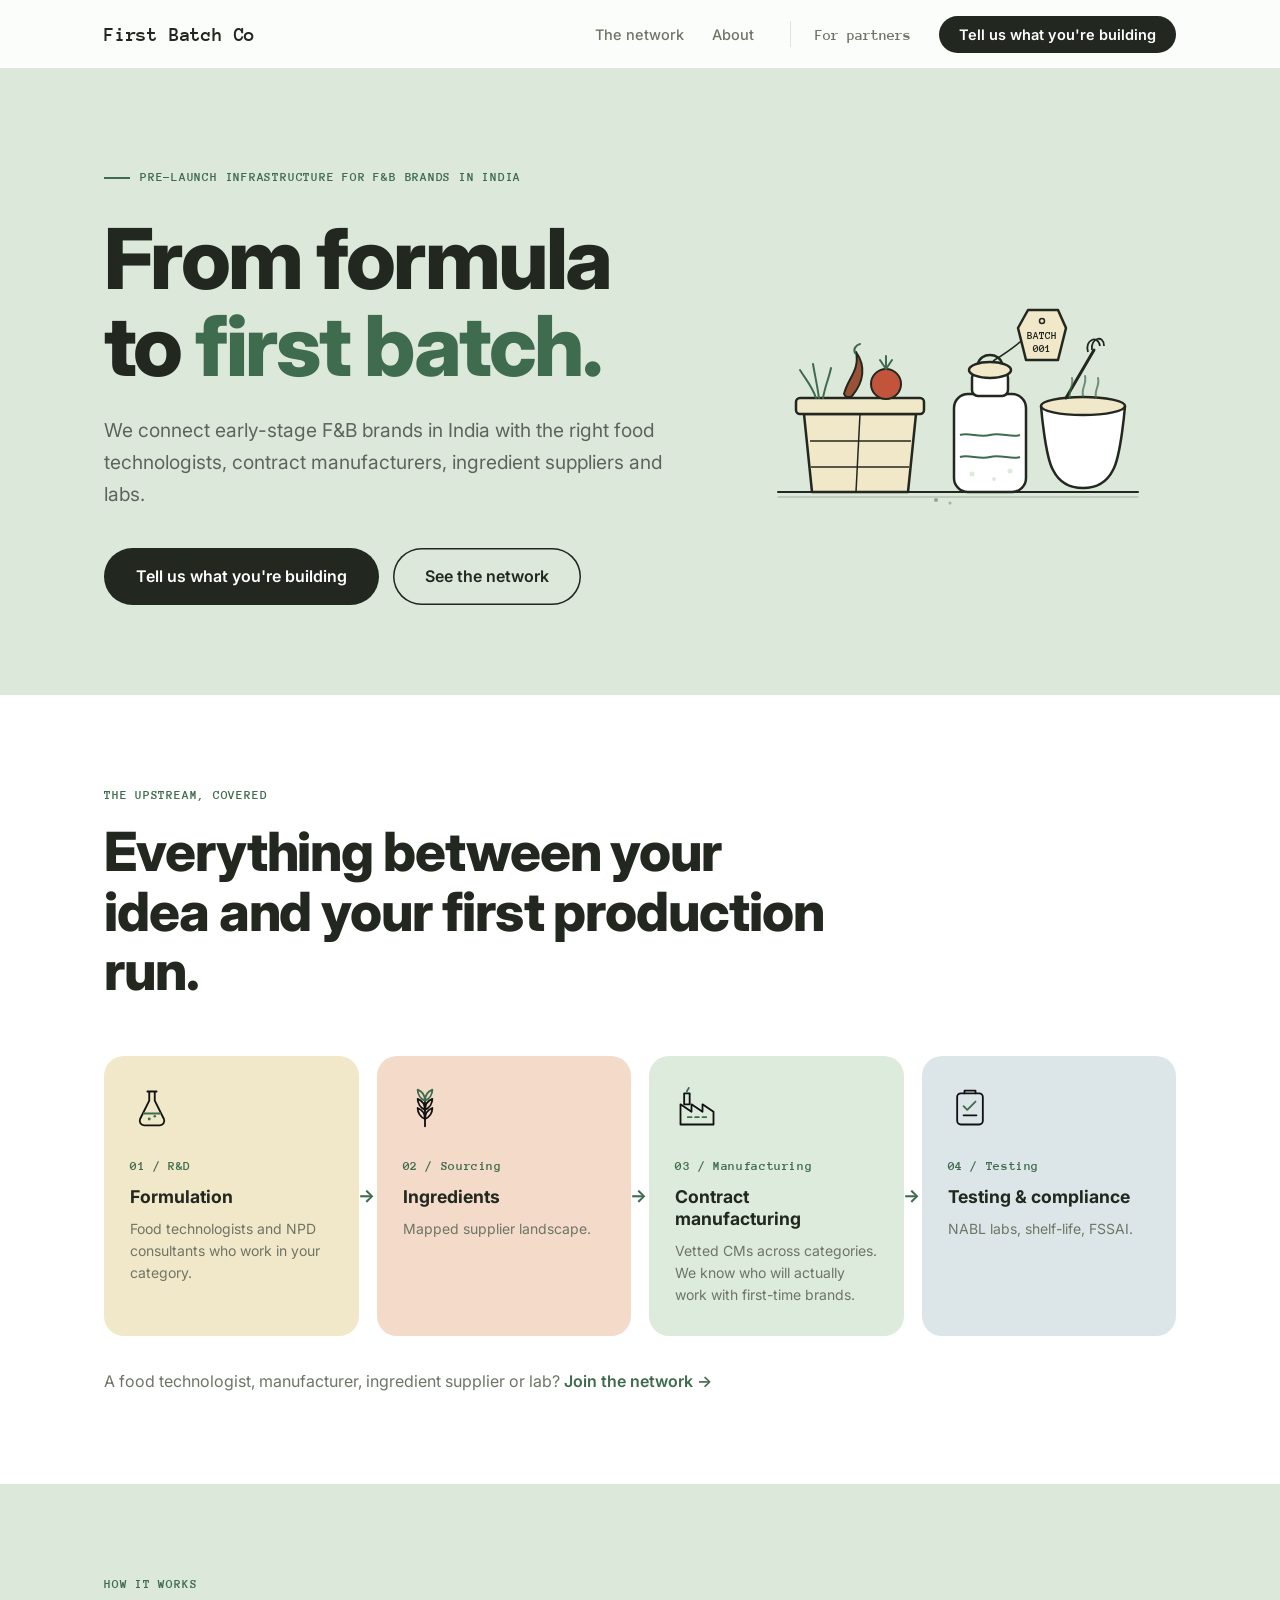
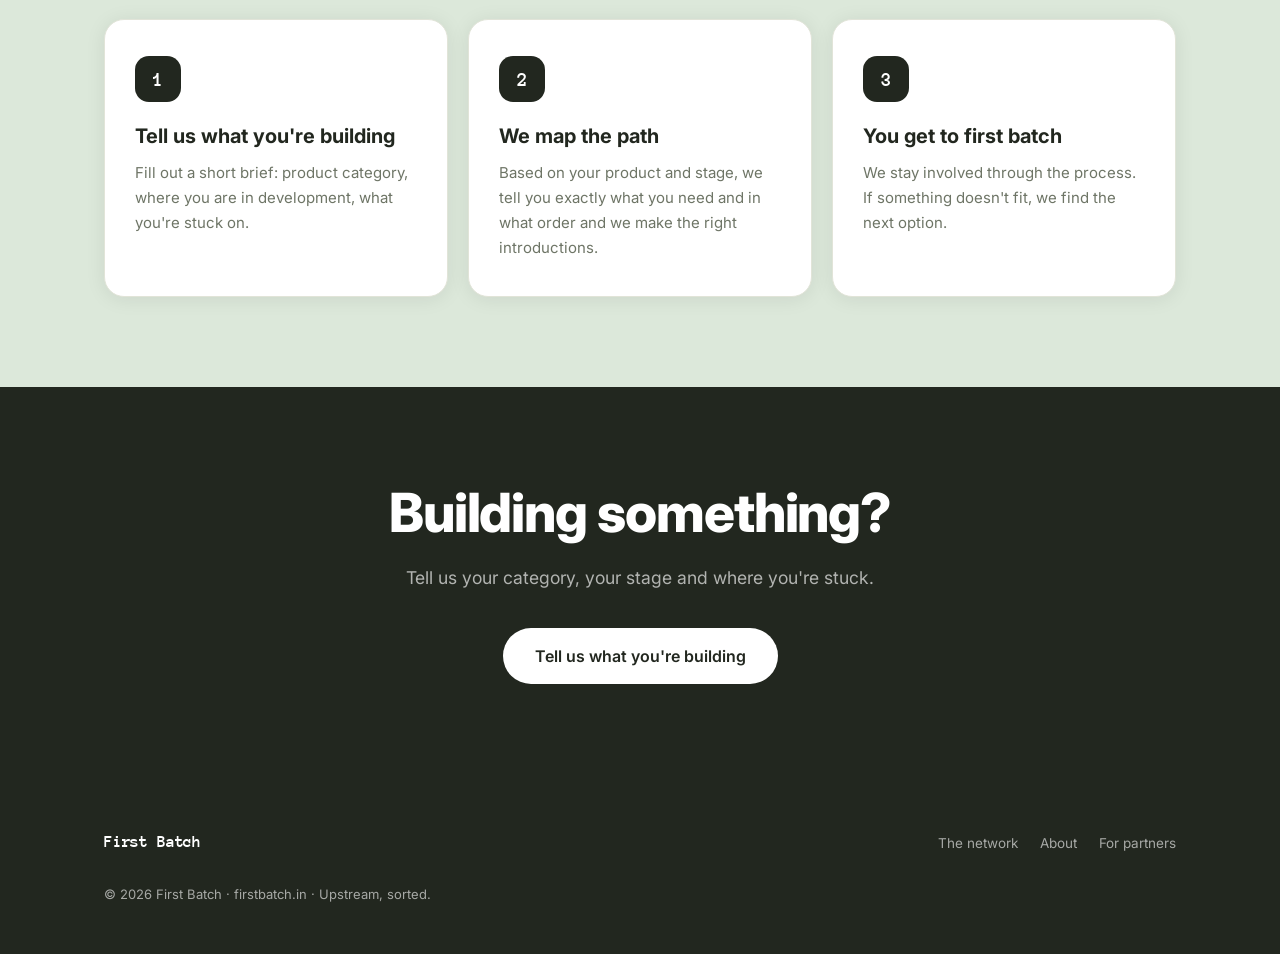
==== index.html @ 91beddd9 "Fresh Kitchen theme: sage/cream/clay palette + F&B hero illustration Reworks colors across all pages" ====
<!DOCTYPE html>
<html lang="en">
<head>
  <meta charset="UTF-8">
  <meta name="viewport" content="width=device-width, initial-scale=1.0">
  <title>First Batch — From formula to first batch</title>
  <meta name="description" content="We connect early-stage F&B brands in India with the right food technologists, contract manufacturers, ingredient suppliers and labs.">
  <link rel="canonical" href="https://firstbatch.in/">
  <link rel="preconnect" href="https://fonts.googleapis.com">
  <link rel="preconnect" href="https://fonts.gstatic.com" crossorigin>
  <link href="https://fonts.googleapis.com/css2?family=Anonymous+Pro:wght@400;700&family=Inter:wght@400;500;600;700;800&display=swap" rel="stylesheet">
  <link rel="stylesheet" href="style.css">
</head>
<body>

<nav class="nav">
  <div class="nav-inner">
    <a href="index.html" class="logo">First Batch Co</a>
    <button class="nav-toggle" onclick="toggleNav()" aria-label="Menu"><span></span><span></span><span></span></button>
    <ul class="nav-links" id="nav-links">
      <li><a href="network.html">The network</a></li>
      <li><a href="about.html">About</a></li>
      <li class="nav-partner"><a href="partners.html">For partners</a></li>
      <li><a href="start.html" class="nav-cta">Tell us what you're building</a></li>
    </ul>
  </div>
</nav>

<!-- HERO -->
<header class="hero">
  <div class="wrap hero-grid">
    <div>
      <div class="hero-kicker">Pre-launch infrastructure for F&amp;B brands in India</div>
      <h1>From formula to <em>first batch.</em></h1>
      <p class="hero-sub">We connect early-stage F&amp;B brands in India with the right food technologists, contract manufacturers, ingredient suppliers and labs.</p>
      <div class="hero-actions">
        <a href="start.html" class="btn btn-primary">Tell us what you're building</a>
        <a href="network.html" class="btn btn-ghost">See the network</a>
      </div>
    </div>
    <div class="hero-art" aria-hidden="true">
      <svg viewBox="0 0 420 360" xmlns="http://www.w3.org/2000/svg" fill="none">
        <!-- countertop -->
        <path d="M30 290 H390" stroke="#22271F" stroke-width="2" stroke-linecap="round"/>
        <path d="M30 295 H390" stroke="#22271F" stroke-width="1" opacity="0.3" stroke-linecap="round"/>
        <circle cx="188" cy="298" r="2" fill="#3F6B4E" opacity="0.5"/>
        <circle cx="202" cy="301" r="1.5" fill="#3F6B4E" opacity="0.4"/>

        <!-- crate of produce -->
        <g stroke-linejoin="round">
          <path d="M56 212 L168 212 L160 290 L64 290 Z" fill="#F1E7C9" stroke="#22271F" stroke-width="2.5"/>
          <rect x="48" y="196" width="128" height="16" rx="4" fill="#F1E7C9" stroke="#22271F" stroke-width="2.5"/>
          <path d="M112 212 L108 290" stroke="#22271F" stroke-width="1.5"/>
          <path d="M62 239 L163 239" stroke="#22271F" stroke-width="1.5"/>
          <path d="M63 265 L161 265" stroke="#22271F" stroke-width="1.5"/>
        </g>
        <g stroke="#22271F" stroke-width="2" stroke-linecap="round" stroke-linejoin="round">
          <path d="M96 192 C100 176 112 168 108 150 C118 164 116 180 104 194 C101 196 97 195 96 192 Z" fill="#9A5236"/>
          <path d="M107 151 C105 147 108 143 112 142" stroke="#3F6B4E" fill="none"/>
          <circle cx="138" cy="182" r="15" fill="#C1543A"/>
          <path d="M138 167 L132 158 M138 167 L138 154 M138 167 L144 158" stroke="#3F6B4E" fill="none"/>
          <path d="M68 196 C64 184 58 178 52 168" stroke="#3F6B4E" fill="none"/>
          <path d="M71 196 C69 182 67 174 65 162" stroke="#3F6B4E" fill="none"/>
          <path d="M75 196 C77 184 81 176 83 166" stroke="#3F6B4E" fill="none"/>
        </g>

        <!-- jar with tied lid + swing tag -->
        <g stroke="#22271F" stroke-width="2.5" stroke-linejoin="round">
          <rect x="206" y="192" width="72" height="98" rx="14" fill="#FFFFFF"/>
          <rect x="224" y="170" width="36" height="24" rx="6" fill="#FFFFFF"/>
          <ellipse cx="242" cy="168" rx="21" ry="8" fill="#F1E7C9"/>
          <path d="M230 162 C232 150 252 150 254 162" fill="none"/>
        </g>
        <g stroke="#3F6B4E" stroke-width="2" fill="none">
          <path d="M212 233 C220 230 232 236 242 233 C252 230 264 236 272 233"/>
          <path d="M212 255 C220 252 232 258 242 255 C252 252 264 258 272 255"/>
        </g>
        <circle cx="224" cy="272" r="2.5" fill="#DCEBDB"/>
        <circle cx="246" cy="277" r="2" fill="#DCEBDB"/>
        <circle cx="262" cy="269" r="2.5" fill="#DCEBDB"/>
        <path d="M245 159 C266 146 282 133 291 121" stroke="#22271F" stroke-width="1.5" fill="none"/>
        <g stroke="#22271F" stroke-width="2.5" stroke-linejoin="round">
          <path d="M280 108 L310 108 L318 126 L310 158 L278 158 L270 126 Z" fill="#F1E7C9"/>
        </g>
        <circle cx="294" cy="119" r="2.5" fill="none" stroke="#22271F" stroke-width="1.5"/>
        <text x="294" y="137" text-anchor="middle" font-family="'Anonymous Pro', monospace" font-size="11" font-weight="700" fill="#22271F">BATCH</text>
        <text x="294" y="150" text-anchor="middle" font-family="'Anonymous Pro', monospace" font-size="11" font-weight="700" fill="#22271F">001</text>

        <!-- mixing bowl + whisk -->
        <path d="M293 204 C293 204 297 254 305 268 C311 280 322 286 335 286 C348 286 359 280 365 268 C373 254 377 204 377 204" fill="#FFFFFF" stroke="#22271F" stroke-width="2.5" stroke-linejoin="round"/>
        <ellipse cx="335" cy="204" rx="42" ry="9" fill="#F1E7C9" stroke="#22271F" stroke-width="2.5"/>
        <path d="M318 196 L346 148" stroke="#22271F" stroke-width="3" stroke-linecap="round"/>
        <path d="M340 150 C336 138 350 132 352 144" stroke="#22271F" stroke-width="1.8" fill="none"/>
        <path d="M344 148 C342 136 356 132 356 144" stroke="#22271F" stroke-width="1.8" fill="none"/>
        <g stroke="#3F6B4E" stroke-width="2" stroke-linecap="round" opacity="0.7" fill="none">
          <path d="M322 196 C320 188 326 184 324 176"/>
          <path d="M335 194 C333 186 339 182 337 174"/>
          <path d="M348 196 C346 188 352 184 350 176"/>
        </g>
      </svg>
    </div>
  </div>
</header>


<!-- FOUR PILLARS -->
<section class="section">
  <div class="wrap">
    <div class="section-kicker">The upstream, covered</div>
    <h2>Everything between your idea and your first production run.</h2>
    <div class="pillar-flow">
      <div class="pillar pillar--butter">
        <div class="pillar-icon">
          <svg viewBox="0 0 48 48" fill="none" stroke="#111111" stroke-width="2" stroke-linecap="round" stroke-linejoin="round">
            <path d="M19 6 h10 M21 6 v10 L11 36 a5 5 0 0 0 4.5 7 h17 a5 5 0 0 0 4.5 -7 L27 16 V6"/>
            <path d="M15 30 h18" stroke="#3F6B4E"/>
            <circle cx="21" cy="36" r="1.6" fill="#3F6B4E" stroke="none"/>
            <circle cx="27" cy="33" r="1.4" fill="#3F6B4E" stroke="none"/>
          </svg>
        </div>
        <div class="pillar-step">01 / R&amp;D</div>
        <h3>Formulation</h3>
        <p>Food technologists and NPD consultants who work in your category.</p>
        <span class="pillar-arrow">→</span>
      </div>
      <div class="pillar pillar--peach">
        <div class="pillar-icon">
          <svg viewBox="0 0 48 48" fill="none" stroke="#111111" stroke-width="2" stroke-linecap="round" stroke-linejoin="round">
            <path d="M24 44 V12"/>
            <path d="M24 16 C19 14 16 9 16 4 C21 6 24 10 24 16" stroke="#3F6B4E"/>
            <path d="M24 16 C29 14 32 9 32 4 C27 6 24 10 24 16" stroke="#3F6B4E"/>
            <path d="M24 26 C19 24 16 19 16 14 C21 16 24 20 24 26"/>
            <path d="M24 26 C29 24 32 19 32 14 C27 16 24 20 24 26"/>
            <path d="M24 36 C19 34 16 29 16 24 C21 26 24 30 24 36"/>
            <path d="M24 36 C29 34 32 29 32 24 C27 26 24 30 24 36"/>
          </svg>
        </div>
        <div class="pillar-step">02 / Sourcing</div>
        <h3>Ingredients</h3>
        <p>Mapped supplier landscape.</p>
        <span class="pillar-arrow">→</span>
      </div>
      <div class="pillar pillar--mint">
        <div class="pillar-icon">
          <svg viewBox="0 0 48 48" fill="none" stroke="#111111" stroke-width="2" stroke-linecap="round" stroke-linejoin="round">
            <path d="M6 42 V20 l12 8 v-8 l12 8 v-8 l12 8 v14 z"/>
            <rect x="10" y="8" width="6" height="12"/>
            <path d="M13 6 c0 -2 2 -2 2 -4" stroke="#3F6B4E"/>
            <path d="M14 34 h4 M22 34 h4 M30 34 h4" stroke="#3F6B4E"/>
          </svg>
        </div>
        <div class="pillar-step">03 / Manufacturing</div>
        <h3>Contract manufacturing</h3>
        <p>Vetted CMs across categories. We know who will actually work with first-time brands.</p>
        <span class="pillar-arrow">→</span>
      </div>
      <div class="pillar pillar--lilac">
        <div class="pillar-icon">
          <svg viewBox="0 0 48 48" fill="none" stroke="#111111" stroke-width="2" stroke-linecap="round" stroke-linejoin="round">
            <rect x="10" y="8" width="28" height="34" rx="4"/>
            <path d="M18 8 v-3 h12 v3"/>
            <path d="M17 22 l4 4 l9 -9" stroke="#3F6B4E"/>
            <path d="M17 32 h14"/>
          </svg>
        </div>
        <div class="pillar-step">04 / Testing</div>
        <h3>Testing &amp; compliance</h3>
        <p>NABL labs, shelf-life, FSSAI.</p>
      </div>
    </div>
    <p class="pillar-note">A food technologist, manufacturer, ingredient supplier or lab? <a href="partners.html#join">Join the network →</a></p>
  </div>
</section>

<!-- HOW IT WORKS -->
<section class="section section-cream">
  <div class="wrap">
    <div class="section-kicker">How it works</div>
    <div class="steps" style="margin-top: 24px;">
      <div class="step">
        <div class="step-num">1</div>
        <h3>Tell us what you're building</h3>
        <p>Fill out a short brief: product category, where you are in development, what you're stuck on.</p>
      </div>
      <div class="step">
        <div class="step-num">2</div>
        <h3>We map the path</h3>
        <p>Based on your product and stage, we tell you exactly what you need and in what order and we make the right introductions.</p>
      </div>
      <div class="step">
        <div class="step-num">3</div>
        <h3>You get to first batch</h3>
        <p>We stay involved through the process. If something doesn't fit, we find the next option.</p>
      </div>
    </div>
  </div>
</section>

<!-- CTA -->
<section class="cta-band">
  <div class="wrap">
    <h2>Building something?</h2>
    <p>Tell us your category, your stage and where you're stuck.</p>
    <a href="start.html" class="btn btn-primary">Tell us what you're building</a>
  </div>
</section>

<footer class="footer">
  <div class="wrap footer-inner">
    <a href="index.html" class="logo">First Batch</a>
    <ul class="footer-links">
      <li><a href="network.html">The network</a></li>
      <li><a href="about.html">About</a></li>
      <li><a href="partners.html">For partners</a></li>
    </ul>
    <p class="footer-note">© 2026 First Batch · firstbatch.in · Upstream, sorted.</p>
  </div>
</footer>

<script src="app.js"></script>
</body>
</html>
---- style.css ----
/* ============================================================
   FIRST BATCH CO — style.css
   Type + hierarchy borrowed from grabbly.in (Inter, 800 heads,
   black on white/cream, pill buttons). Logo: Anonymous Pro.
   Theme: "Fresh Kitchen" — sage, cream, charcoal, clay accent.
   ============================================================ */

:root {
  --black:       #22271F;
  --text:        #262B21;
  --muted:       #6E7566;
  --border:      #E1E4D8;
  --white:       #FFFFFF;
  --cream:       #F5F3EA;   /* neutral for small UI bits (badges, row hover) */
  --coral:       #DCE8DA;   /* hero + section wash (sage) */
  --accent:      #3F6B4E;   /* sage green */
  --accent-soft: #E4EEE1;   /* light sage tint */
  --clay:        #9A5236;   /* cert badges, warm contrast to sage */
  --yellow:      #E3A93B;   /* turmeric — sparing highlight use */
  --butter:      #F1E7C9;   /* pillar tints */
  --peach:       #F3DAC9;
  --mint:        #DCEBDB;
  --lilac:       #DCE6E8;
  --radius-card: 20px;
  --radius-btn:  50px;
  --shadow:       0 2px 20px rgba(0,0,0,0.08);
  --shadow-hover: 0 16px 48px rgba(0,0,0,0.14);
  --font-body: 'Inter', -apple-system, BlinkMacSystemFont, sans-serif;
  --font-logo: 'Anonymous Pro', 'Courier New', monospace;
}

* { margin: 0; padding: 0; box-sizing: border-box; }
html { font-size: 16px; scroll-behavior: smooth; }

body {
  font-family: var(--font-body);
  color: var(--text);
  background: var(--white);
  line-height: 1.65;
  -webkit-font-smoothing: antialiased;
}

::selection { background: var(--black); color: var(--white); }

.wrap { max-width: 1120px; margin: 0 auto; padding: 0 24px; }

h1 { font-size: clamp(44px, 7.5vw, 84px); font-weight: 800; line-height: 1.04; letter-spacing: -0.03em; color: var(--black); }
h2 { font-size: clamp(32px, 4.5vw, 54px); font-weight: 800; line-height: 1.1; letter-spacing: -0.02em; color: var(--black); }
h3 { font-size: clamp(18px, 2vw, 22px); font-weight: 700; line-height: 1.25; color: var(--black); }
p  { font-size: 16px; line-height: 1.65; }

a { color: inherit; }
button { border: none; cursor: pointer; font-family: inherit; background: none; }
input, select, textarea { font-family: inherit; }

/* ── NAV ───────────────────────────────────────────────────── */
.nav {
  position: fixed; top: 0; left: 0; right: 0; z-index: 100;
  background: rgba(255,255,255,0.88);
  backdrop-filter: blur(14px);
  -webkit-backdrop-filter: blur(14px);
  border-bottom: 1px solid var(--border);
}
.nav-inner {
  max-width: 1120px; margin: 0 auto; padding: 0 24px;
  height: 68px; display: flex; align-items: center; justify-content: space-between;
}
.logo {
  font-family: var(--font-logo); font-weight: 700; font-size: 20px;
  color: var(--black); text-decoration: none; letter-spacing: -0.01em;
  white-space: nowrap;
}
.nav-links { display: flex; align-items: center; gap: 28px; list-style: none; }
.nav-links a {
  color: var(--muted); text-decoration: none; font-size: 14.5px; font-weight: 500;
  transition: color .15s;
}
.nav-links a:hover, .nav-links a.active { color: var(--black); }
.nav-cta {
  background: var(--black); color: var(--white) !important;
  padding: 10px 20px; border-radius: var(--radius-btn); font-weight: 600 !important;
  transition: transform .15s, background .15s !important;
}
.nav-cta:hover { background: #333; transform: translateY(-1px); }
.nav-partner {
  border-left: 1px solid var(--border);
  padding-left: 24px; margin-left: 8px;
}
.nav-partner a { font-family: var(--font-logo); font-weight: 700; }

.nav-toggle { display: none; width: 40px; height: 40px; position: relative; }
.nav-toggle span {
  display: block; width: 22px; height: 2px; background: var(--black);
  margin: 5px auto;
}

/* ── BUTTONS ───────────────────────────────────────────────── */
.btn {
  display: inline-block; font-weight: 600; font-size: 16px;
  text-decoration: none; border-radius: var(--radius-btn);
  padding: 15px 32px; transition: transform .15s, background .15s, box-shadow .15s;
}
.btn-primary { background: var(--black); color: var(--white); }
.btn-primary:hover { background: #333; transform: translateY(-2px); box-shadow: var(--shadow-hover); }
.btn-ghost {
  background: transparent; color: var(--black);
  box-shadow: inset 0 0 0 1.5px var(--black);
}
.btn-ghost:hover { background: var(--black); color: var(--white); }

/* ── HERO ──────────────────────────────────────────────────── */
.hero {
  background: var(--coral);
  padding: 160px 0 90px;
  border-bottom: none;
}
.hero .hero-sub { color: rgba(17,17,17,0.62); }
.hero-grid {
  display: grid; grid-template-columns: 1.15fr 0.85fr;
  gap: 48px; align-items: center;
}
.hero-kicker {
  display: inline-flex; align-items: center; gap: 10px;
  font-family: var(--font-logo);
  font-size: 13px; font-weight: 700; letter-spacing: 0.06em; text-transform: uppercase;
  color: var(--accent); margin-bottom: 26px;
}
.hero-kicker::before { content: ''; width: 26px; height: 2px; background: var(--accent); }
.hero h1 em { font-style: normal; color: var(--accent); }
.hero-sub {
  font-size: clamp(1.02rem, 1.8vw, 1.2rem); color: var(--muted);
  max-width: 600px; margin: 26px 0 38px;
}
.hero-actions { display: flex; gap: 14px; flex-wrap: wrap; }
.hero-art { display: flex; justify-content: center; }
.hero-art svg { width: 100%; max-width: 420px; height: auto; }

/* Page hero (inner pages) */
.page-hero { padding: 140px 0 64px; }
.page-hero h1 { font-size: clamp(38px, 5.5vw, 64px); max-width: 820px; }
.page-hero .hero-sub { margin-bottom: 0; }

/* ── SECTIONS ──────────────────────────────────────────────── */
.section { padding: 90px 0; }
.section-cream { background: var(--coral); }
.section-kicker {
  font-family: var(--font-logo);
  font-size: 13px; font-weight: 700; letter-spacing: 0.06em; text-transform: uppercase;
  color: var(--accent); margin-bottom: 16px;
}
.section h2 { max-width: 720px; margin-bottom: 18px; }
.section-lead { font-size: 1.12rem; color: var(--muted); max-width: 620px; margin-bottom: 28px; }
.pillar-note { margin-top: 32px; font-size: 1rem; color: var(--muted); }
.pillar-note a { color: var(--accent); font-weight: 600; text-decoration: none; }
.pillar-note a:hover { text-decoration: underline; }

/* ── PILLAR FLOW (homepage) ────────────────────────────────── */
.pillar-flow {
  display: grid; grid-template-columns: repeat(4, 1fr); gap: 18px; margin-top: 56px;
}
.pillar {
  background: var(--white); border: 1px solid var(--border); border-radius: var(--radius-card);
  padding: 30px 26px; position: relative; transition: box-shadow .2s, transform .2s;
}
.pillar:hover { box-shadow: var(--shadow-hover); transform: translateY(-4px); }
.pillar--butter { background: var(--butter); border: none; }
.pillar--peach  { background: var(--peach);  border: none; }
.pillar--mint   { background: var(--mint);   border: none; }
.pillar--lilac  { background: var(--lilac);  border: none; }
.pillar-icon { margin-bottom: 18px; }
.pillar-icon svg { width: 44px; height: 44px; }
.pillar-step {
  font-family: var(--font-logo); font-size: 12.5px; font-weight: 700;
  color: var(--accent); letter-spacing: 0.05em; margin-bottom: 10px;
}
.pillar h3 { font-size: 1.1rem; margin-bottom: 10px; }
.pillar p { font-size: 14px; color: var(--muted); line-height: 1.55; }
.pillar-arrow {
  position: absolute; right: -16px; top: 50%; transform: translateY(-50%);
  color: var(--accent); font-size: 18px; z-index: 2; font-weight: 700;
}

/* ── PROOF CARDS ───────────────────────────────────────────── */
.proof-grid { display: grid; grid-template-columns: repeat(3, 1fr); gap: 20px; margin-top: 52px; }
.proof-card {
  background: var(--white); border: 1px solid var(--border); border-radius: var(--radius-card);
  padding: 32px 28px; box-shadow: var(--shadow);
}
.proof-card.pillar--butter { background: var(--butter); border: none; }
.proof-card.pillar--peach  { background: var(--peach);  border: none; }
.proof-card.pillar--mint   { background: var(--mint);   border: none; }
.proof-card.pillar--lilac  { background: var(--lilac);  border: none; }
.proof-tag {
  display: inline-block; font-family: var(--font-logo);
  font-size: 12px; font-weight: 700; letter-spacing: 0.04em;
  text-transform: uppercase; color: var(--accent); background: var(--accent-soft);
  padding: 4px 12px; border-radius: var(--radius-btn); margin-bottom: 18px;
}
.proof-card h3 { font-size: 1.12rem; margin-bottom: 10px; }
.proof-card p { font-size: 14.5px; color: var(--muted); }

/* ── LANES (What We Do) ────────────────────────────────────── */
.lane {
  display: grid; grid-template-columns: 110px 1fr; gap: 32px;
  padding: 48px 0; border-top: 1px solid var(--border);
  align-items: start;
}
.lane:last-of-type { border-bottom: 1px solid var(--border); }
.lane-icon svg { width: 56px; height: 56px; }
.lane-num {
  font-family: var(--font-logo); font-size: 15px; font-weight: 700;
  color: var(--accent); margin-top: 10px;
}
.lane h3 { font-size: 1.55rem; font-weight: 800; letter-spacing: -0.01em; margin-bottom: 12px; }
.lane p { font-size: 1.05rem; color: var(--muted); max-width: 640px; }

/* ── STEPS (How It Works) ──────────────────────────────────── */
.steps { display: grid; grid-template-columns: repeat(3, 1fr); gap: 20px; margin-top: 56px; }
.step {
  background: var(--white); border: 1px solid var(--border); border-radius: var(--radius-card);
  padding: 36px 30px; box-shadow: var(--shadow);
}
.step-num {
  width: 46px; height: 46px; border-radius: 14px; background: var(--black);
  color: var(--white); font-family: var(--font-logo); font-weight: 700; font-size: 20px;
  display: flex; align-items: center; justify-content: center; margin-bottom: 22px;
}
.step h3 { font-size: 1.25rem; margin-bottom: 12px; }
.step p { font-size: 15px; color: var(--muted); }

.callout {
  margin-top: 48px; padding: 32px 36px; border-radius: var(--radius-card);
  background: var(--accent-soft); border: 1px solid #C9DDC6;
  font-size: 1.2rem; font-weight: 600; letter-spacing: -0.01em;
  color: var(--black); max-width: 760px;
}

/* ── STATS BAND ────────────────────────────────────────────── */
.stats-band {
  display: grid; grid-template-columns: repeat(4, 1fr); gap: 20px; margin-top: 52px;
}
.stat { border-left: 3px solid var(--accent); padding-left: 20px; }
.stat-num { font-family: var(--font-logo); font-size: 2.5rem; font-weight: 700; line-height: 1.1; color: var(--black); }
.stat-label { font-size: 14px; color: var(--muted); margin-top: 4px; }

/* ── META CHIPS ────────────────────────────────────────────── */
.meta-chips { display: flex; flex-wrap: wrap; gap: 10px; margin-top: 28px; }
.meta-chip {
  font-size: 13.5px; font-weight: 500; padding: 8px 16px; border-radius: var(--radius-btn);
  border: 1px solid var(--border); background: var(--white); color: var(--muted);
}

/* ── TABLE + DATABASE ──────────────────────────────────────── */
.db-toolbar {
  display: flex; align-items: center; justify-content: space-between;
  gap: 16px; flex-wrap: wrap; margin: 40px 0 18px;
}
.filters { display: flex; gap: 10px; flex-wrap: wrap; }
.filter-dropdown { position: relative; }
.filter-btn {
  font-size: 14px; font-weight: 500;
  background: var(--white); border: 1px solid var(--border); border-radius: var(--radius-btn);
  padding: 9px 18px; display: flex; align-items: center; gap: 8px;
  transition: border-color .15s;
}
.filter-btn:hover, .filter-btn.active { border-color: var(--black); }
.filter-badge {
  background: var(--accent); color: var(--white); font-size: 11px; font-weight: 700;
  border-radius: var(--radius-btn); padding: 1px 7px;
}
.fchev { font-size: 10px; color: var(--muted); }
.filter-panel {
  display: none; position: absolute; top: calc(100% + 8px); left: 0; z-index: 50;
  background: var(--white); border: 1px solid var(--border); border-radius: 14px;
  box-shadow: var(--shadow-hover); padding: 8px; min-width: 230px;
  max-height: 320px; overflow-y: auto;
}
.filter-panel.open { display: block; }
.filter-item {
  display: flex; align-items: center; gap: 10px; padding: 8px 12px;
  font-size: 14px; border-radius: 8px; cursor: pointer;
}
.filter-item:hover { background: var(--cream); }
.filter-checkbox {
  width: 16px; height: 16px; border: 1.5px solid var(--border); border-radius: 4px;
  flex-shrink: 0; transition: background .1s, border-color .1s;
}
.filter-item.selected .filter-checkbox { background: var(--accent); border-color: var(--accent); }
.count-label { font-size: 14px; color: var(--muted); }

.table-wrap {
  position: relative; background: var(--white); border: 1px solid var(--border);
  border-radius: var(--radius-card); overflow: auto; max-height: 640px;
}
.table-locked { max-height: 460px; overflow: hidden; }
.table-locked table { filter: blur(5px); pointer-events: none; user-select: none; }

table { width: 100%; border-collapse: collapse; font-size: 13.5px; min-width: 1000px; }
thead th {
  position: sticky; top: 0; background: var(--black); color: var(--white);
  font-family: var(--font-logo); font-size: 12px; font-weight: 700;
  letter-spacing: 0.05em; text-transform: uppercase;
  text-align: left; padding: 14px 16px; white-space: nowrap; z-index: 5;
}
tbody td { padding: 14px 16px; border-top: 1px solid var(--border); vertical-align: top; }
tbody tr:hover { background: var(--cream); }
.td-name { font-weight: 600; min-width: 180px; }
.td-location { white-space: nowrap; }
.td-website a { color: var(--accent); text-decoration: none; }
.td-website a:hover { text-decoration: underline; }

.badge {
  display: inline-block; font-size: 11.5px; font-weight: 500;
  background: var(--cream); border: 1px solid var(--border);
  border-radius: var(--radius-btn); padding: 2px 9px; margin: 2px 3px 2px 0; white-space: nowrap;
}
.badge.type { background: var(--accent-soft); border-color: transparent; color: var(--accent); font-weight: 600; }
.badge.cert { background: #F4E9E1; border-color: #E3CFC2; color: var(--clay); }

#table-loading { padding: 60px; text-align: center; color: var(--muted); }

.lock-overlay {
  position: absolute; inset: 0; z-index: 10;
  display: flex; flex-direction: column; align-items: center; justify-content: center;
  gap: 18px; text-align: center; padding: 32px;
  background: linear-gradient(180deg, rgba(245,243,234,0.3), rgba(245,243,234,0.94) 70%);
}
.lock-overlay.hidden { display: none; }
.lock-overlay h3 { font-size: 1.5rem; font-weight: 800; }
.lock-overlay p { color: var(--muted); max-width: 400px; font-size: 15px; }

/* ── MODAL ─────────────────────────────────────────────────── */
.modal-overlay {
  position: fixed; inset: 0; z-index: 200; display: none;
  align-items: center; justify-content: center; padding: 24px;
  background: rgba(17,17,17,0.55); backdrop-filter: blur(6px);
}
.modal-overlay.active { display: flex; }
.modal {
  background: var(--white); border-radius: var(--radius-card); padding: 40px;
  width: 100%; max-width: 460px; position: relative;
}
.modal h4 { font-size: 1.5rem; font-weight: 800; letter-spacing: -0.01em; margin-bottom: 6px; }
.modal-sub { font-size: 14.5px; color: var(--muted); margin-bottom: 24px; }
.modal-close {
  position: absolute; top: 18px; right: 18px;
  font-size: 22px; color: var(--muted); line-height: 1;
}

/* ── FORMS ─────────────────────────────────────────────────── */
.field { margin-bottom: 18px; }
.field label { display: block; font-size: 13.5px; font-weight: 600; margin-bottom: 7px; }
.input-field, .field textarea, .field select {
  width: 100%; font-size: 15px;
  padding: 12px 14px; border: 1.5px solid var(--border); border-radius: 12px;
  background: var(--white); transition: border-color .15s; color: var(--text);
}
.input-field:focus, .field textarea:focus, .field select:focus {
  outline: none; border-color: var(--black);
}
.input-field.has-error { border-color: #C0392B; }
.field-error { display: none; font-size: 12.5px; color: #C0392B; margin-top: 5px; }
.field-error.show { display: block; }
.btn-submit { width: 100%; margin-top: 6px; }
.hp-wrap {
  position: absolute; left: -9999px; top: auto;
  width: 1px; height: 1px; overflow: hidden;
}
.btn-submit:disabled { opacity: 0.6; cursor: default; transform: none; }

.success-state { text-align: center; padding: 24px 0; }
.success-check {
  width: 56px; height: 56px; border-radius: 50%; background: var(--accent);
  color: var(--white); font-size: 26px; display: flex; align-items: center;
  justify-content: center; margin: 0 auto 18px;
}
.success-state h4 { font-size: 1.4rem; font-weight: 800; margin-bottom: 6px; }
.success-state p { color: var(--muted); font-size: 15px; }

.form-card {
  background: var(--white); border: 1px solid var(--border); border-radius: var(--radius-card);
  padding: 44px; max-width: 620px; margin-top: 48px; box-shadow: var(--shadow);
}

/* ── PROSE (About) ─────────────────────────────────────────── */
.prose { max-width: 660px; margin-top: 40px; }
.prose p { font-size: 1.13rem; line-height: 1.75; margin-bottom: 26px; }
.prose .sig { font-family: var(--font-logo); font-weight: 700; font-size: 1.02rem; }

/* ── CTA BAND ──────────────────────────────────────────────── */
.cta-band {
  background: var(--black); color: var(--white);
  padding: 96px 0; text-align: center;
}
.cta-band h2 { color: var(--white); margin: 0 auto 20px; }
.cta-band p { color: rgba(255,255,255,0.65); font-size: 1.1rem; max-width: 480px; margin: 0 auto 36px; }
.cta-band .btn-primary { background: var(--white); color: var(--black); }
.cta-band .btn-primary:hover { background: var(--cream); }

/* ── FOOTER ────────────────────────────────────────────────── */
.footer { background: var(--black); color: rgba(255,255,255,0.6); padding: 48px 0; }
.footer .logo { color: var(--white); font-size: 17px; }
.footer-inner { display: flex; justify-content: space-between; align-items: center; flex-wrap: wrap; gap: 20px; }
.footer-links { display: flex; gap: 22px; list-style: none; }
.footer-links a { color: rgba(255,255,255,0.6); text-decoration: none; font-size: 13.5px; }
.footer-links a:hover { color: var(--white); }
.footer-note { font-size: 13px; width: 100%; margin-top: 8px; }

/* ── RESPONSIVE ────────────────────────────────────────────── */
@media (max-width: 900px) {
  .pillar-flow, .steps, .proof-grid { grid-template-columns: 1fr 1fr; }
  .pillar-arrow { display: none; }
  .stats-band { grid-template-columns: 1fr 1fr; gap: 32px 20px; }
  .hero-grid { grid-template-columns: 1fr; }
  .hero-art { order: -1; }
  .hero-art svg { max-width: 300px; }
}

@media (max-width: 640px) {
  .nav-links {
    display: none; position: absolute; top: 68px; left: 0; right: 0;
    background: var(--white); flex-direction: column; align-items: flex-start;
    padding: 20px 24px 28px; gap: 18px; border-bottom: 1px solid var(--border);
  }
  .nav-links.open { display: flex; }
  .nav-toggle { display: block; }
  .nav-partner { border-left: none; padding-left: 0; margin-left: 0; }
  .pillar-flow, .steps, .proof-grid { grid-template-columns: 1fr; }
  .lane { grid-template-columns: 1fr; gap: 12px; padding: 36px 0; }
  .hero { padding: 120px 0 64px; }
  .page-hero { padding: 110px 0 48px; }
  .section { padding: 64px 0; }
  .form-card { padding: 28px 22px; }
  .modal { padding: 30px 22px; }
}
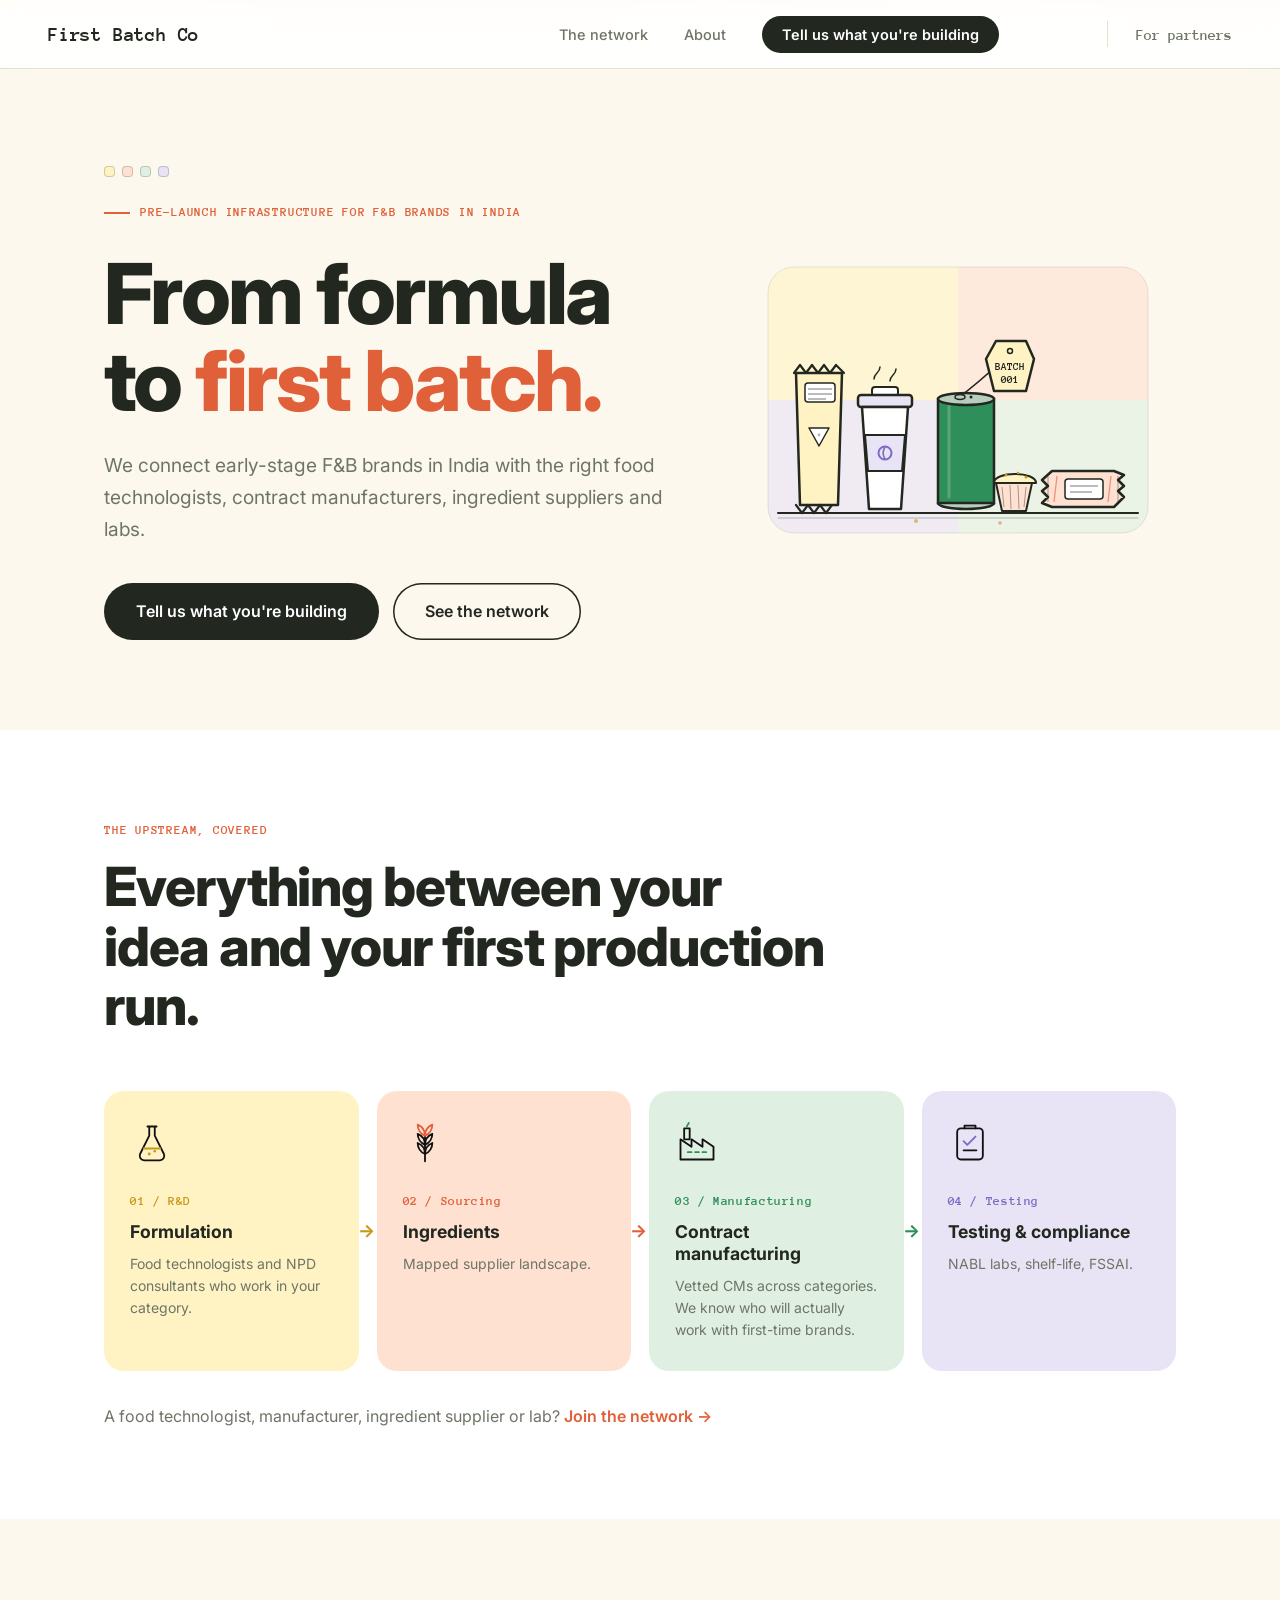
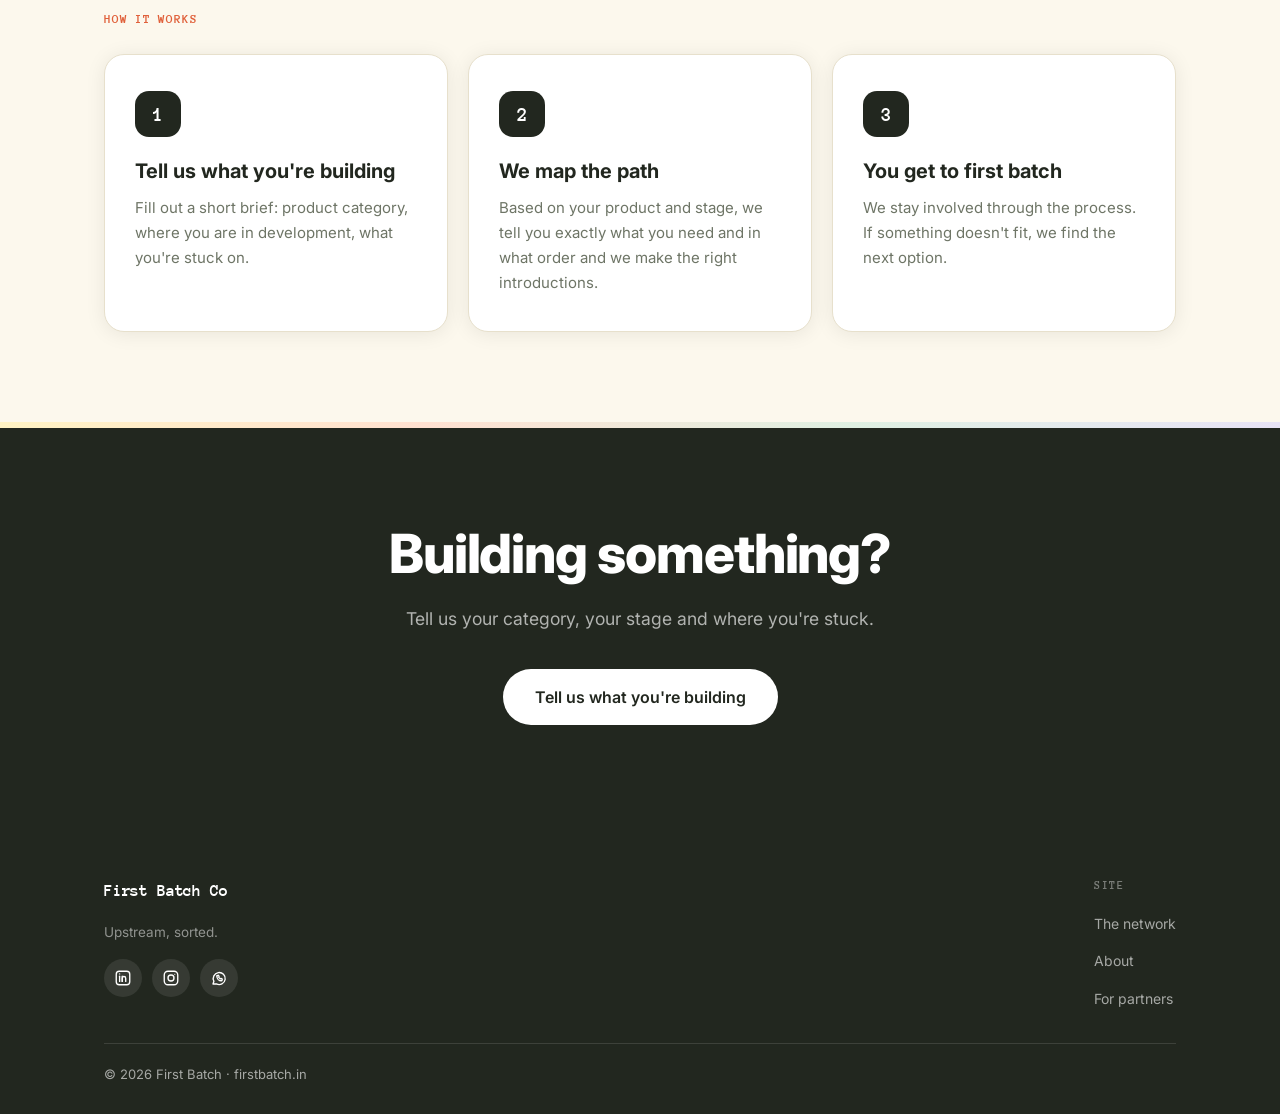
==== commit c876ce74: "Mixed Batch theme: four-color palette, redesigned hero, nav/footer restructure - Rebuild palette aro" ====
--- a/index.html
+++ b/index.html
@@ -20,8 +20,8 @@
     <ul class="nav-links" id="nav-links">
       <li><a href="network.html">The network</a></li>
       <li><a href="about.html">About</a></li>
+      <li><a href="start.html" class="nav-cta">Tell us what you're building</a></li>
       <li class="nav-partner"><a href="partners.html">For partners</a></li>
-      <li><a href="start.html" class="nav-cta">Tell us what you're building</a></li>
     </ul>
   </div>
 </nav>
@@ -30,6 +30,7 @@
 <header class="hero">
   <div class="wrap hero-grid">
     <div>
+      <div class="mix-dots"><span></span><span></span><span></span><span></span></div>
       <div class="hero-kicker">Pre-launch infrastructure for F&amp;B brands in India</div>
       <h1>From formula to <em>first batch.</em></h1>
       <p class="hero-sub">We connect early-stage F&amp;B brands in India with the right food technologists, contract manufacturers, ingredient suppliers and labs.</p>
@@ -40,63 +41,67 @@
     </div>
     <div class="hero-art" aria-hidden="true">
       <svg viewBox="0 0 420 360" xmlns="http://www.w3.org/2000/svg" fill="none">
+        <!-- four-color panel behind the shelf -->
+        <defs><clipPath id="hero-panel"><rect x="20" y="44" width="380" height="266" rx="26"/></clipPath></defs>
+        <g clip-path="url(#hero-panel)" opacity="0.6">
+          <rect x="20" y="44" width="190" height="133" fill="#FFF3C4"/>
+          <rect x="210" y="44" width="190" height="133" fill="#FFE1D1"/>
+          <rect x="20" y="177" width="190" height="133" fill="#E8E3F5"/>
+          <rect x="210" y="177" width="190" height="133" fill="#DFF0E2"/>
+        </g>
+        <rect x="20" y="44" width="380" height="266" rx="26" stroke="#22271F" stroke-width="1" stroke-opacity="0.1"/>
         <!-- countertop -->
         <path d="M30 290 H390" stroke="#22271F" stroke-width="2" stroke-linecap="round"/>
         <path d="M30 295 H390" stroke="#22271F" stroke-width="1" opacity="0.3" stroke-linecap="round"/>
-        <circle cx="188" cy="298" r="2" fill="#3F6B4E" opacity="0.5"/>
-        <circle cx="202" cy="301" r="1.5" fill="#3F6B4E" opacity="0.4"/>
-
-        <!-- crate of produce -->
-        <g stroke-linejoin="round">
-          <path d="M56 212 L168 212 L160 290 L64 290 Z" fill="#F1E7C9" stroke="#22271F" stroke-width="2.5"/>
-          <rect x="48" y="196" width="128" height="16" rx="4" fill="#F1E7C9" stroke="#22271F" stroke-width="2.5"/>
-          <path d="M112 212 L108 290" stroke="#22271F" stroke-width="1.5"/>
-          <path d="M62 239 L163 239" stroke="#22271F" stroke-width="1.5"/>
-          <path d="M63 265 L161 265" stroke="#22271F" stroke-width="1.5"/>
-        </g>
-        <g stroke="#22271F" stroke-width="2" stroke-linecap="round" stroke-linejoin="round">
-          <path d="M96 192 C100 176 112 168 108 150 C118 164 116 180 104 194 C101 196 97 195 96 192 Z" fill="#9A5236"/>
-          <path d="M107 151 C105 147 108 143 112 142" stroke="#3F6B4E" fill="none"/>
-          <circle cx="138" cy="182" r="15" fill="#C1543A"/>
-          <path d="M138 167 L132 158 M138 167 L138 154 M138 167 L144 158" stroke="#3F6B4E" fill="none"/>
-          <path d="M68 196 C64 184 58 178 52 168" stroke="#3F6B4E" fill="none"/>
-          <path d="M71 196 C69 182 67 174 65 162" stroke="#3F6B4E" fill="none"/>
-          <path d="M75 196 C77 184 81 176 83 166" stroke="#3F6B4E" fill="none"/>
-        </g>
-
-        <!-- jar with tied lid + swing tag -->
-        <g stroke="#22271F" stroke-width="2.5" stroke-linejoin="round">
-          <rect x="206" y="192" width="72" height="98" rx="14" fill="#FFFFFF"/>
-          <rect x="224" y="170" width="36" height="24" rx="6" fill="#FFFFFF"/>
-          <ellipse cx="242" cy="168" rx="21" ry="8" fill="#F1E7C9"/>
-          <path d="M230 162 C232 150 252 150 254 162" fill="none"/>
-        </g>
-        <g stroke="#3F6B4E" stroke-width="2" fill="none">
-          <path d="M212 233 C220 230 232 236 242 233 C252 230 264 236 272 233"/>
-          <path d="M212 255 C220 252 232 258 242 255 C252 252 264 258 272 255"/>
-        </g>
-        <circle cx="224" cy="272" r="2.5" fill="#DCEBDB"/>
-        <circle cx="246" cy="277" r="2" fill="#DCEBDB"/>
-        <circle cx="262" cy="269" r="2.5" fill="#DCEBDB"/>
-        <path d="M245 159 C266 146 282 133 291 121" stroke="#22271F" stroke-width="1.5" fill="none"/>
-        <g stroke="#22271F" stroke-width="2.5" stroke-linejoin="round">
-          <path d="M280 108 L310 108 L318 126 L310 158 L278 158 L270 126 Z" fill="#F1E7C9"/>
-        </g>
-        <circle cx="294" cy="119" r="2.5" fill="none" stroke="#22271F" stroke-width="1.5"/>
-        <text x="294" y="137" text-anchor="middle" font-family="'Anonymous Pro', monospace" font-size="11" font-weight="700" fill="#22271F">BATCH</text>
-        <text x="294" y="150" text-anchor="middle" font-family="'Anonymous Pro', monospace" font-size="11" font-weight="700" fill="#22271F">001</text>
-
-        <!-- mixing bowl + whisk -->
-        <path d="M293 204 C293 204 297 254 305 268 C311 280 322 286 335 286 C348 286 359 280 365 268 C373 254 377 204 377 204" fill="#FFFFFF" stroke="#22271F" stroke-width="2.5" stroke-linejoin="round"/>
-        <ellipse cx="335" cy="204" rx="42" ry="9" fill="#F1E7C9" stroke="#22271F" stroke-width="2.5"/>
-        <path d="M318 196 L346 148" stroke="#22271F" stroke-width="3" stroke-linecap="round"/>
-        <path d="M340 150 C336 138 350 132 352 144" stroke="#22271F" stroke-width="1.8" fill="none"/>
-        <path d="M344 148 C342 136 356 132 356 144" stroke="#22271F" stroke-width="1.8" fill="none"/>
-        <g stroke="#3F6B4E" stroke-width="2" stroke-linecap="round" opacity="0.7" fill="none">
-          <path d="M322 196 C320 188 326 184 324 176"/>
-          <path d="M335 194 C333 186 339 182 337 174"/>
-          <path d="M348 196 C346 188 352 184 350 176"/>
-        </g>
+        <circle cx="168" cy="298" r="2" fill="#C9971A" opacity="0.6"/>
+        <circle cx="252" cy="300" r="1.8" fill="#E0603A" opacity="0.5"/>
+
+        <!-- chip bag (butter) — zigzag seal top AND bottom, label + triangle logo -->
+        <path d="M46 150 L52 142 L58 150 L64 142 L70 150 L76 142 L82 150 L88 142 L96 150" stroke="#22271F" stroke-width="2.2" fill="none" stroke-linecap="round" stroke-linejoin="round"/>
+        <path d="M48 150 L94 150 L90 282 L52 282 Z" fill="#FFF3C4" stroke="#22271F" stroke-width="2.5" stroke-linejoin="round"/>
+        <path d="M48 282 L54 290 L60 282 L66 290 L72 282 L78 290 L84 282 L90 282" stroke="#22271F" stroke-width="2.2" fill="none" stroke-linecap="round" stroke-linejoin="round"/>
+        <rect x="57" y="160" width="30" height="19" rx="3" fill="#FFFFFF" stroke="#22271F" stroke-width="1.5"/>
+        <path d="M60 166 H84 M60 171 H84 M60 176 H78" stroke="#22271F" stroke-width="1" opacity="0.6"/>
+        <path d="M61 205 L81 205 L71 223 Z" fill="#FFFFFF" stroke="#22271F" stroke-width="1.5" stroke-linejoin="round"/>
+        <circle cx="71" cy="212" r="1.4" fill="#22271F" opacity="0.35"/>
+
+        <!-- takeaway coffee cup (lilac sleeve) with steam -->
+        <path d="M126 156 c0 -6 6 -6 6 -12" stroke="#22271F" stroke-width="1.5" stroke-linecap="round"/>
+        <path d="M142 158 c0 -6 6 -6 6 -12" stroke="#22271F" stroke-width="1.5" stroke-linecap="round"/>
+        <rect x="124" y="164" width="26" height="9" rx="3" fill="#FFFFFF" stroke="#22271F" stroke-width="2"/>
+        <rect x="110" y="172" width="54" height="12" rx="3" fill="#E8E3F5" stroke="#22271F" stroke-width="2.5"/>
+        <path d="M114 184 L160 184 L153 286 L121 286 Z" fill="#FFFFFF" stroke="#22271F" stroke-width="2.5" stroke-linejoin="round"/>
+        <path d="M117 212 L157 212 L154 248 L120 248 Z" fill="#E8E3F5" stroke="#22271F" stroke-width="2"/>
+        <circle cx="137" cy="230" r="6.5" fill="none" stroke="#7C6BC4" stroke-width="2"/>
+        <path d="M137 224 c-2.5 4 -2.5 8 0 12" stroke="#7C6BC4" stroke-width="1.6" fill="none"/>
+
+        <!-- beverage can (mint) with pull-tab + BATCH 001 swing tag -->
+        <ellipse cx="218" cy="280" rx="28" ry="6" fill="#B9CDBF" stroke="#22271F" stroke-width="2.5"/>
+        <rect x="190" y="176" width="56" height="104" fill="#2F8F5B" stroke="#22271F" stroke-width="2.5"/>
+        <path d="M201 182 V274" stroke="#FFFFFF" stroke-width="3" opacity="0.2" stroke-linecap="round"/>
+        <ellipse cx="218" cy="176" rx="28" ry="6" fill="#B9CDBF" stroke="#22271F" stroke-width="2.5"/>
+        <ellipse cx="212" cy="174" rx="5" ry="2.4" fill="none" stroke="#22271F" stroke-width="1.5"/>
+        <circle cx="223" cy="174" r="1.5" fill="#22271F"/>
+        <path d="M214 172 C232 158 248 144 258 132" stroke="#22271F" stroke-width="1.5" fill="none"/>
+        <path d="M248 118 L278 118 L286 136 L278 168 L246 168 L238 136 Z" fill="#FFF3C4" stroke="#22271F" stroke-width="2.5" stroke-linejoin="round"/>
+        <circle cx="262" cy="128" r="2.5" fill="none" stroke="#22271F" stroke-width="1.5"/>
+        <text x="262" y="147" text-anchor="middle" font-family="'Anonymous Pro', monospace" font-size="11" font-weight="700" fill="#22271F">BATCH</text>
+        <text x="262" y="160" text-anchor="middle" font-family="'Anonymous Pro', monospace" font-size="11" font-weight="700" fill="#22271F">001</text>
+
+        <!-- flow-wrapped protein bar (peach) — flat body, serrated crimp ends, label band -->
+        <path d="M304 248 H366 L376 252 L370 257 L376 263 L370 268 L376 274 L366 284 H304 L294 280 L300 274 L294 268 L300 263 L294 257 Z" fill="#FFE1D1" stroke="#22271F" stroke-width="2.5" stroke-linejoin="round"/>
+        <path d="M300 253 V279 M370 253 V279" stroke="#22271F" stroke-width="1" opacity="0.4"/>
+        <rect x="317" y="256" width="38" height="20" rx="3" fill="#FFFFFF" stroke="#22271F" stroke-width="1.5"/>
+        <path d="M322 263 H350 M322 269 H344" stroke="#22271F" stroke-width="1.2" opacity="0.6"/>
+        <path d="M309 253 L306 279 M363 253 L360 279" stroke="#E0603A" stroke-width="1.3" opacity="0.6"/>
+
+        <!-- muffin (bakery), tucked between the can and the bar -->
+        <path d="M246 260 C246 248 288 248 288 260 Z" fill="#FFF3C4" stroke="#22271F" stroke-width="2" stroke-linejoin="round"/>
+        <path d="M248 260 L284 260 L278 288 L254 288 Z" fill="#FFE1D1" stroke="#22271F" stroke-width="2" stroke-linejoin="round"/>
+        <path d="M254 264 L256 284 M262 262 L263 286 M270 262 L271 286 M278 264 L276 284" stroke="#22271F" stroke-width="1" opacity="0.4"/>
+        <circle cx="258" cy="252" r="1.5" fill="#C9971A"/>
+        <circle cx="270" cy="250" r="1.3" fill="#C9971A"/>
+        <circle cx="278" cy="254" r="1.5" fill="#C9971A"/>
       </svg>
     </div>
   </div>
@@ -113,9 +118,9 @@
         <div class="pillar-icon">
           <svg viewBox="0 0 48 48" fill="none" stroke="#111111" stroke-width="2" stroke-linecap="round" stroke-linejoin="round">
             <path d="M19 6 h10 M21 6 v10 L11 36 a5 5 0 0 0 4.5 7 h17 a5 5 0 0 0 4.5 -7 L27 16 V6"/>
-            <path d="M15 30 h18" stroke="#3F6B4E"/>
-            <circle cx="21" cy="36" r="1.6" fill="#3F6B4E" stroke="none"/>
-            <circle cx="27" cy="33" r="1.4" fill="#3F6B4E" stroke="none"/>
+            <path d="M15 30 h18" stroke="#C9971A"/>
+            <circle cx="21" cy="36" r="1.6" fill="#C9971A" stroke="none"/>
+            <circle cx="27" cy="33" r="1.4" fill="#C9971A" stroke="none"/>
           </svg>
         </div>
         <div class="pillar-step">01 / R&amp;D</div>
@@ -127,8 +132,8 @@
         <div class="pillar-icon">
           <svg viewBox="0 0 48 48" fill="none" stroke="#111111" stroke-width="2" stroke-linecap="round" stroke-linejoin="round">
             <path d="M24 44 V12"/>
-            <path d="M24 16 C19 14 16 9 16 4 C21 6 24 10 24 16" stroke="#3F6B4E"/>
-            <path d="M24 16 C29 14 32 9 32 4 C27 6 24 10 24 16" stroke="#3F6B4E"/>
+            <path d="M24 16 C19 14 16 9 16 4 C21 6 24 10 24 16" stroke="#E0603A"/>
+            <path d="M24 16 C29 14 32 9 32 4 C27 6 24 10 24 16" stroke="#E0603A"/>
             <path d="M24 26 C19 24 16 19 16 14 C21 16 24 20 24 26"/>
             <path d="M24 26 C29 24 32 19 32 14 C27 16 24 20 24 26"/>
             <path d="M24 36 C19 34 16 29 16 24 C21 26 24 30 24 36"/>
@@ -145,8 +150,8 @@
           <svg viewBox="0 0 48 48" fill="none" stroke="#111111" stroke-width="2" stroke-linecap="round" stroke-linejoin="round">
             <path d="M6 42 V20 l12 8 v-8 l12 8 v-8 l12 8 v14 z"/>
             <rect x="10" y="8" width="6" height="12"/>
-            <path d="M13 6 c0 -2 2 -2 2 -4" stroke="#3F6B4E"/>
-            <path d="M14 34 h4 M22 34 h4 M30 34 h4" stroke="#3F6B4E"/>
+            <path d="M13 6 c0 -2 2 -2 2 -4" stroke="#2F8F5B"/>
+            <path d="M14 34 h4 M22 34 h4 M30 34 h4" stroke="#2F8F5B"/>
           </svg>
         </div>
         <div class="pillar-step">03 / Manufacturing</div>
@@ -159,7 +164,7 @@
           <svg viewBox="0 0 48 48" fill="none" stroke="#111111" stroke-width="2" stroke-linecap="round" stroke-linejoin="round">
             <rect x="10" y="8" width="28" height="34" rx="4"/>
             <path d="M18 8 v-3 h12 v3"/>
-            <path d="M17 22 l4 4 l9 -9" stroke="#3F6B4E"/>
+            <path d="M17 22 l4 4 l9 -9" stroke="#7C6BC4"/>
             <path d="M17 32 h14"/>
           </svg>
         </div>
@@ -206,14 +211,33 @@
 </section>
 
 <footer class="footer">
-  <div class="wrap footer-inner">
-    <a href="index.html" class="logo">First Batch</a>
-    <ul class="footer-links">
-      <li><a href="network.html">The network</a></li>
-      <li><a href="about.html">About</a></li>
-      <li><a href="partners.html">For partners</a></li>
-    </ul>
-    <p class="footer-note">© 2026 First Batch · firstbatch.in · Upstream, sorted.</p>
+  <div class="wrap">
+    <div class="footer-inner">
+      <div class="footer-brand">
+        <a href="index.html" class="logo">First Batch Co</a>
+        <p class="footer-tag">Upstream, sorted.</p>
+        <div class="footer-social">
+          <a href="https://www.linkedin.com/in/hrutu-banginwar/" target="_blank" rel="noopener" class="social-chip chip-linkedin" aria-label="LinkedIn">
+            <svg viewBox="0 0 24 24" fill="none" stroke="currentColor" stroke-width="1.8" stroke-linecap="round" stroke-linejoin="round"><rect x="3" y="3" width="18" height="18" rx="4"/><line x1="7.5" y1="9.5" x2="7.5" y2="16.5"/><circle cx="7.5" cy="6.5" r="0.9" fill="currentColor" stroke="none"/><path d="M11 16.5v-4.2a2.3 2.3 0 0 1 4.6 0v4.2"/><line x1="11" y1="9.5" x2="11" y2="16.5"/></svg>
+          </a>
+          <a href="https://www.instagram.com/hrutu.firstbatch/" target="_blank" rel="noopener" class="social-chip chip-instagram" aria-label="Instagram">
+            <svg viewBox="0 0 24 24" fill="none" stroke="currentColor" stroke-width="1.8" stroke-linecap="round" stroke-linejoin="round"><rect x="3" y="3" width="18" height="18" rx="5"/><circle cx="12" cy="12" r="4"/><circle cx="17" cy="7" r="0.8" fill="currentColor" stroke="none"/></svg>
+          </a>
+          <a href="https://wa.me/918010231914" target="_blank" rel="noopener" class="social-chip chip-whatsapp" aria-label="WhatsApp">
+            <svg viewBox="0 0 24 24" fill="none" stroke="currentColor" stroke-width="1.8" stroke-linecap="round" stroke-linejoin="round"><path d="M4 20l1.2-3.6A8 8 0 1 1 8.6 19.8L4 20Z"/><path d="M9.2 9.6c0 3.4 2.7 6.1 6 6.1c.4 0 .7-.2.8-.6l.3-1c.1-.4-.1-.7-.4-.9l-1-.6c-.3-.2-.7-.1-.9.1l-.3.4c-.9-.5-1.6-1.2-2.1-2.1l.4-.3c.2-.2.3-.6.1-.9l-.6-1c-.2-.3-.5-.5-.9-.4l-1 .3c-.4.1-.6.4-.6.8Z"/></svg>
+          </a>
+        </div>
+      </div>
+      <div>
+        <div class="footer-nav-title">Site</div>
+        <ul class="footer-links">
+          <li><a href="network.html">The network</a></li>
+          <li><a href="about.html">About</a></li>
+          <li><a href="partners.html">For partners</a></li>
+        </ul>
+      </div>
+    </div>
+    <p class="footer-note">© 2026 First Batch · firstbatch.in</p>
   </div>
 </footer>
 
--- a/style.css
+++ b/style.css
@@ -2,25 +2,32 @@
    FIRST BATCH CO — style.css
    Type + hierarchy borrowed from grabbly.in (Inter, 800 heads,
    black on white/cream, pill buttons). Logo: Anonymous Pro.
-   Theme: "Fresh Kitchen" — sage, cream, charcoal, clay accent.
+   Theme: "Mixed Batch" — four vivid tints (butter/peach/mint/
+   lilac) used as the theme across all pages, not one repeated
+   accent. Each page/section picks one of the four washes;
+   pillar cards and hero imagery show all four together.
    ============================================================ */
 
 :root {
   --black:       #22271F;
   --text:        #262B21;
   --muted:       #6E7566;
-  --border:      #E1E4D8;
+  --border:      #E7E0CC;
   --white:       #FFFFFF;
-  --cream:       #F5F3EA;   /* neutral for small UI bits (badges, row hover) */
-  --coral:       #DCE8DA;   /* hero + section wash (sage) */
-  --accent:      #3F6B4E;   /* sage green */
-  --accent-soft: #E4EEE1;   /* light sage tint */
-  --clay:        #9A5236;   /* cert badges, warm contrast to sage */
-  --yellow:      #E3A93B;   /* turmeric — sparing highlight use */
-  --butter:      #F1E7C9;   /* pillar tints */
-  --peach:       #F3DAC9;
-  --mint:        #DCEBDB;
-  --lilac:       #DCE6E8;
+  --cream:       #FCF8ED;   /* neutral for small UI bits (badges, row hover) */
+  --coral:       #FFE1D1;   /* legacy alias, kept = peach */
+  --accent:      #E0603A;   /* generic inline links / default kicker */
+  --accent-soft: #FFE1D1;   /* light peach tint */
+  --clay:        #9A5236;   /* cert badges */
+  --yellow:      #FFDE45;
+  --butter:      #FFF3C4;   /* the four core tints — used as page/section washes */
+  --peach:       #FFE1D1;
+  --mint:        #DFF0E2;
+  --lilac:       #E8E3F5;
+  --accent-butter: #C9971A; /* mustard */
+  --accent-peach:  #E0603A; /* coral/tomato */
+  --accent-mint:   #2F8F5B; /* grass green */
+  --accent-lilac:  #7C6BC4; /* violet */
   --radius-card: 20px;
   --radius-btn:  50px;
   --shadow:       0 2px 20px rgba(0,0,0,0.08);
@@ -54,43 +61,108 @@
 input, select, textarea { font-family: inherit; }
 
 /* ── NAV ───────────────────────────────────────────────────── */
+/* ================= NAVBAR ================= */
+
 .nav {
-  position: fixed; top: 0; left: 0; right: 0; z-index: 100;
+  position: fixed;
+  top: 0;
+  left: 0;
+  right: 0;
+  z-index: 100;
   background: rgba(255,255,255,0.88);
   backdrop-filter: blur(14px);
   -webkit-backdrop-filter: blur(14px);
   border-bottom: 1px solid var(--border);
 }
-.nav-inner {
-  max-width: 1120px; margin: 0 auto; padding: 0 24px;
-  height: 68px; display: flex; align-items: center; justify-content: space-between;
-}
+
+.nav-inner{
+    width:100%;
+    max-width:none;
+    height:68px;
+
+    display:flex;
+    align-items:center;
+
+    padding:0 48px;
+}
+
 .logo {
-  font-family: var(--font-logo); font-weight: 700; font-size: 20px;
-  color: var(--black); text-decoration: none; letter-spacing: -0.01em;
+  font-family: var(--font-logo);
+  font-weight: 700;
+  font-size: 20px;
+  color: var(--black);
+  text-decoration: none;
+  letter-spacing: -0.01em;
   white-space: nowrap;
-}
-.nav-links { display: flex; align-items: center; gap: 28px; list-style: none; }
+  margin-right: auto;
+}
+
+.nav-links{
+    display:flex;
+    align-items:center;
+    list-style:none;
+
+    flex:1;
+
+    justify-content:flex-end;
+
+    gap:36px;
+
+    margin:0;
+    padding:0;
+    margin-left:220px;
+}
+
 .nav-links a {
-  color: var(--muted); text-decoration: none; font-size: 14.5px; font-weight: 500;
+  color: var(--muted);
+  text-decoration: none;
+  font-size: 14.5px;
+  font-weight: 500;
   transition: color .15s;
 }
-.nav-links a:hover, .nav-links a.active { color: var(--black); }
+
+.nav-links a:hover,
+.nav-links a.active {
+  color: var(--black);
+}
+
 .nav-cta {
-  background: var(--black); color: var(--white) !important;
-  padding: 10px 20px; border-radius: var(--radius-btn); font-weight: 600 !important;
+  background: var(--black);
+  color: var(--white) !important;
+  padding: 10px 20px;
+  border-radius: var(--radius-btn);
+  font-weight: 600 !important;
   transition: transform .15s, background .15s !important;
 }
-.nav-cta:hover { background: #333; transform: translateY(-1px); }
-.nav-partner {
-  border-left: 1px solid var(--border);
-  padding-left: 24px; margin-left: 8px;
-}
-.nav-partner a { font-family: var(--font-logo); font-weight: 700; }
-
-.nav-toggle { display: none; width: 40px; height: 40px; position: relative; }
+
+.nav-cta:hover {
+  background: #333;
+  transform: translateY(-1px);
+}
+
+.nav-partner{
+    margin-left:72px;
+    padding-left:28px;
+    border-left:1px solid var(--border);
+}
+
+.nav-partner a {
+  font-family: var(--font-logo);
+  font-weight: 700;
+}
+
+.nav-toggle {
+  display: none;
+  width: 40px;
+  height: 40px;
+  position: relative;
+}
+
 .nav-toggle span {
-  display: block; width: 22px; height: 2px; background: var(--black);
+  display: block;
+  width: 22px;
+  height: 2px;
+  background: var(--black);
   margin: 5px auto;
 }
 
@@ -110,11 +182,20 @@
 
 /* ── HERO ──────────────────────────────────────────────────── */
 .hero {
-  background: var(--coral);
+  background: var(--cream);
   padding: 160px 0 90px;
   border-bottom: none;
-}
-.hero .hero-sub { color: rgba(17,17,17,0.62); }
+  border-top: 6px solid;
+  border-image: linear-gradient(90deg, var(--butter), var(--peach), var(--mint), var(--lilac)) 1;
+}
+/* inner pages keep a tinted hero via wash-* classes */
+.hero .hero-sub { color: var(--muted); }
+.mix-dots { display: flex; gap: 7px; margin: 0 0 18px; }
+.mix-dots span { width: 11px; height: 11px; border-radius: 4px; border: 1px solid rgba(34,39,31,0.2); }
+.mix-dots span:nth-child(1) { background: var(--butter); }
+.mix-dots span:nth-child(2) { background: var(--peach); }
+.mix-dots span:nth-child(3) { background: var(--mint); }
+.mix-dots span:nth-child(4) { background: var(--lilac); }
 .hero-grid {
   display: grid; grid-template-columns: 1.15fr 0.85fr;
   gap: 48px; align-items: center;
@@ -140,9 +221,16 @@
 .page-hero h1 { font-size: clamp(38px, 5.5vw, 64px); max-width: 820px; }
 .page-hero .hero-sub { margin-bottom: 0; }
 
+/* Wash utilities — each page/section picks one of the four tints
+   instead of the whole site sharing a single accent wash. */
+.wash-butter { background: var(--butter) !important; }
+.wash-peach  { background: var(--peach)  !important; }
+.wash-mint   { background: var(--mint)   !important; }
+.wash-lilac  { background: var(--lilac)  !important; }
+
 /* ── SECTIONS ──────────────────────────────────────────────── */
 .section { padding: 90px 0; }
-.section-cream { background: var(--coral); }
+.section-cream { background: var(--cream); }
 .section-kicker {
   font-family: var(--font-logo);
   font-size: 13px; font-weight: 700; letter-spacing: 0.06em; text-transform: uppercase;
@@ -179,6 +267,11 @@
   position: absolute; right: -16px; top: 50%; transform: translateY(-50%);
   color: var(--accent); font-size: 18px; z-index: 2; font-weight: 700;
 }
+/* each pillar keeps its own accent instead of one repeated green */
+.pillar--butter .pillar-step, .pillar--butter .pillar-arrow { color: var(--accent-butter); }
+.pillar--peach  .pillar-step, .pillar--peach  .pillar-arrow { color: var(--accent-peach); }
+.pillar--mint   .pillar-step, .pillar--mint   .pillar-arrow { color: var(--accent-mint); }
+.pillar--lilac  .pillar-step, .pillar--lilac  .pillar-arrow { color: var(--accent-lilac); }
 
 /* ── PROOF CARDS ───────────────────────────────────────────── */
 .proof-grid { display: grid; grid-template-columns: repeat(3, 1fr); gap: 20px; margin-top: 52px; }
@@ -230,7 +323,7 @@
 
 .callout {
   margin-top: 48px; padding: 32px 36px; border-radius: var(--radius-card);
-  background: var(--accent-soft); border: 1px solid #C9DDC6;
+  background: var(--peach); border: 1px solid #F2C6A5;
   font-size: 1.2rem; font-weight: 600; letter-spacing: -0.01em;
   color: var(--black); max-width: 760px;
 }
@@ -240,6 +333,10 @@
   display: grid; grid-template-columns: repeat(4, 1fr); gap: 20px; margin-top: 52px;
 }
 .stat { border-left: 3px solid var(--accent); padding-left: 20px; }
+.stat:nth-child(4n+1) { border-color: var(--accent-butter); }
+.stat:nth-child(4n+2) { border-color: var(--accent-mint); }
+.stat:nth-child(4n+3) { border-color: var(--accent-lilac); }
+.stat:nth-child(4n)   { border-color: var(--accent-peach); }
 .stat-num { font-family: var(--font-logo); font-size: 2.5rem; font-weight: 700; line-height: 1.1; color: var(--black); }
 .stat-label { font-size: 14px; color: var(--muted); margin-top: 4px; }
 
@@ -247,7 +344,7 @@
 .meta-chips { display: flex; flex-wrap: wrap; gap: 10px; margin-top: 28px; }
 .meta-chip {
   font-size: 13.5px; font-weight: 500; padding: 8px 16px; border-radius: var(--radius-btn);
-  border: 1px solid var(--border); background: var(--white); color: var(--muted);
+  border: 1.5px solid var(--black); background: var(--cream); color: var(--text);
 }
 
 /* ── TABLE + DATABASE ──────────────────────────────────────── */
@@ -391,6 +488,7 @@
 .cta-band {
   background: var(--black); color: var(--white);
   padding: 96px 0; text-align: center;
+  border-top: 6px solid; border-image: linear-gradient(90deg, var(--butter), var(--peach), var(--mint), var(--lilac)) 1;
 }
 .cta-band h2 { color: var(--white); margin: 0 auto 20px; }
 .cta-band p { color: rgba(255,255,255,0.65); font-size: 1.1rem; max-width: 480px; margin: 0 auto 36px; }
@@ -398,13 +496,32 @@
 .cta-band .btn-primary:hover { background: var(--cream); }
 
 /* ── FOOTER ────────────────────────────────────────────────── */
-.footer { background: var(--black); color: rgba(255,255,255,0.6); padding: 48px 0; }
+.footer { background: var(--black); color: rgba(255,255,255,0.6); padding: 56px 0 28px; }
 .footer .logo { color: var(--white); font-size: 17px; }
-.footer-inner { display: flex; justify-content: space-between; align-items: center; flex-wrap: wrap; gap: 20px; }
-.footer-links { display: flex; gap: 22px; list-style: none; }
-.footer-links a { color: rgba(255,255,255,0.6); text-decoration: none; font-size: 13.5px; }
+.footer-inner {
+  display: flex; justify-content: space-between; align-items: flex-start; flex-wrap: wrap;
+  gap: 40px; padding-bottom: 32px; border-bottom: 1px solid rgba(255,255,255,0.12);
+}
+.footer-brand { display: flex; flex-direction: column; gap: 16px; }
+.footer-tag { font-size: 13.5px; color: rgba(255,255,255,0.5); }
+.footer-social { display: flex; gap: 10px; }
+.social-chip {
+  width: 38px; height: 38px; border-radius: 50%; display: flex; align-items: center; justify-content: center;
+  background: rgba(255,255,255,0.09); color: var(--white); transition: background .15s, transform .15s, color .15s;
+}
+.social-chip svg { width: 18px; height: 18px; }
+.social-chip:hover { transform: translateY(-3px); }
+.social-chip.chip-linkedin:hover { background: var(--lilac); color: var(--black); }
+.social-chip.chip-instagram:hover { background: var(--peach); color: var(--black); }
+.social-chip.chip-whatsapp:hover { background: var(--mint); color: var(--black); }
+.footer-nav-title {
+  font-family: var(--font-logo); font-size: 11.5px; font-weight: 700; letter-spacing: 0.06em;
+  text-transform: uppercase; color: rgba(255,255,255,0.4); margin-bottom: 14px;
+}
+.footer-links { display: flex; flex-direction: column; gap: 11px; list-style: none; }
+.footer-links a { color: rgba(255,255,255,0.6); text-decoration: none; font-size: 14px; }
 .footer-links a:hover { color: var(--white); }
-.footer-note { font-size: 13px; width: 100%; margin-top: 8px; }
+.footer-note { font-size: 13px; margin-top: 20px; }
 
 /* ── RESPONSIVE ────────────────────────────────────────────── */
 @media (max-width: 900px) {
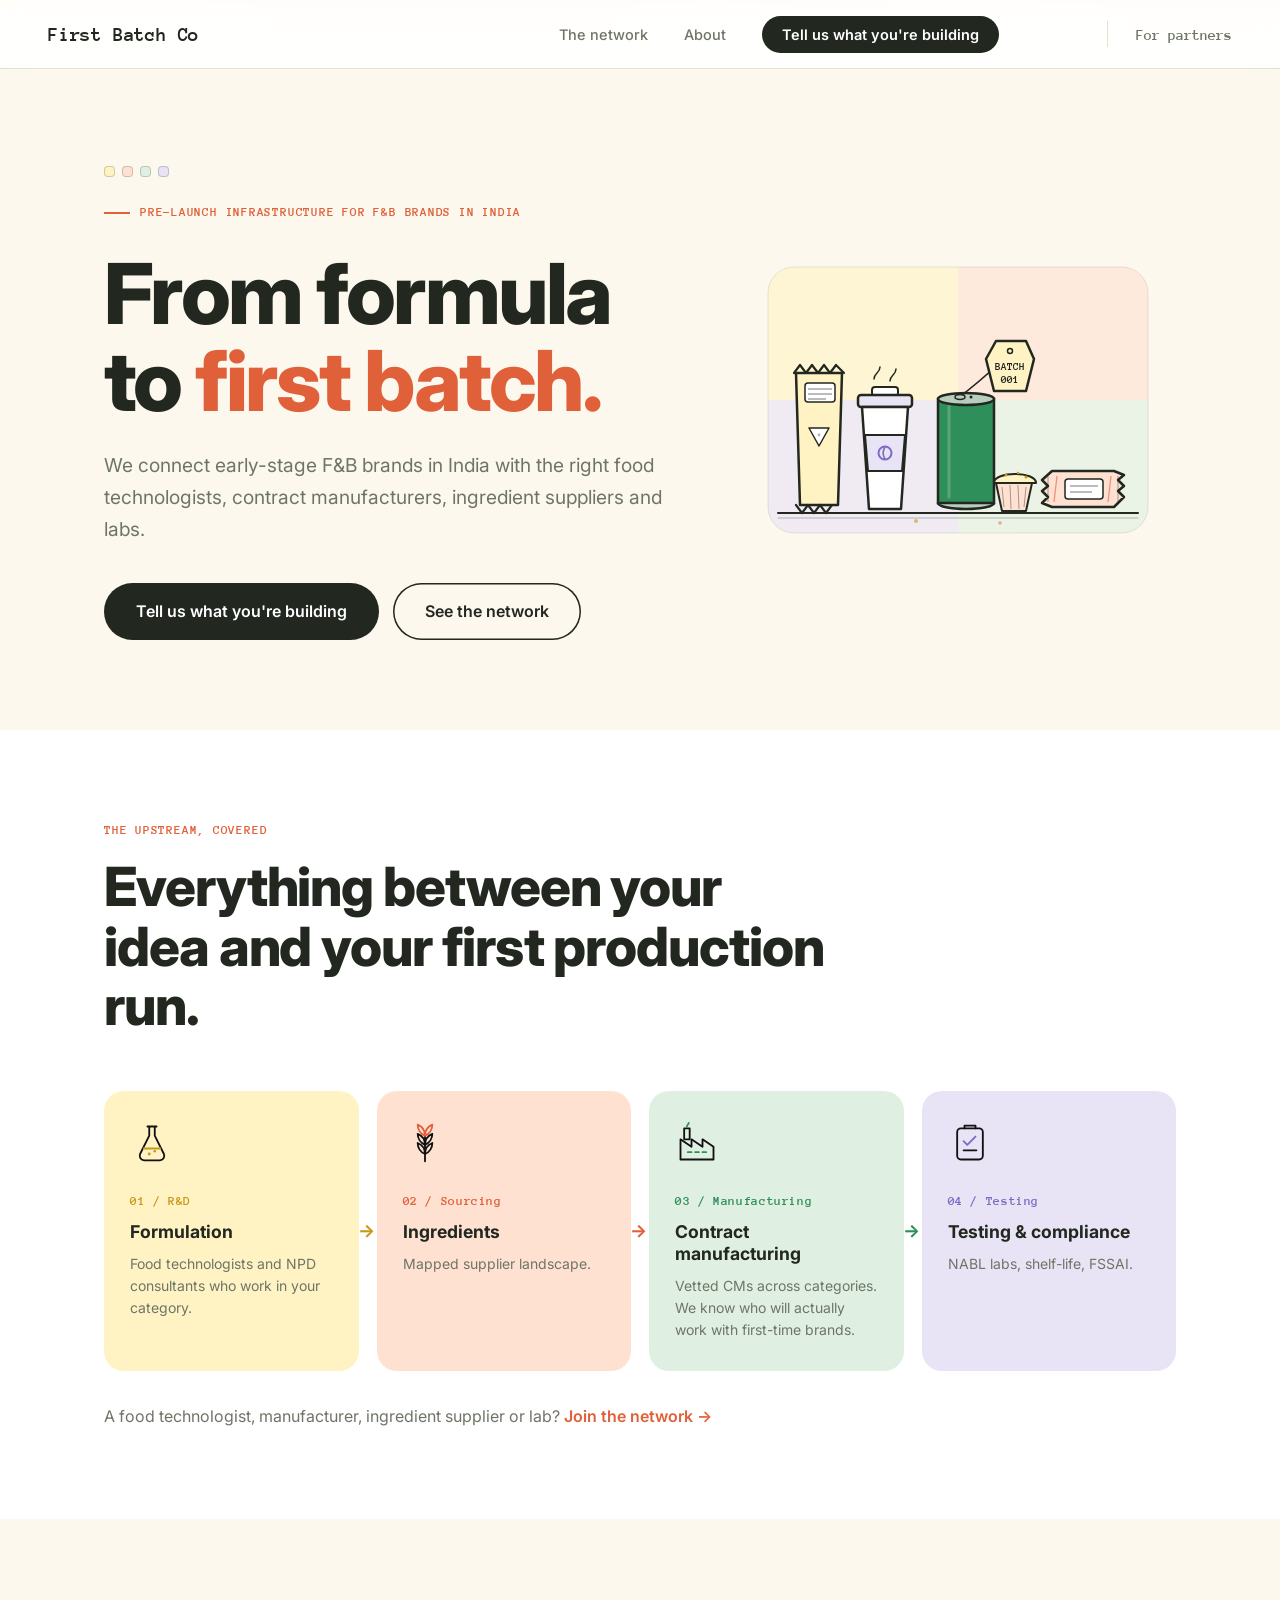
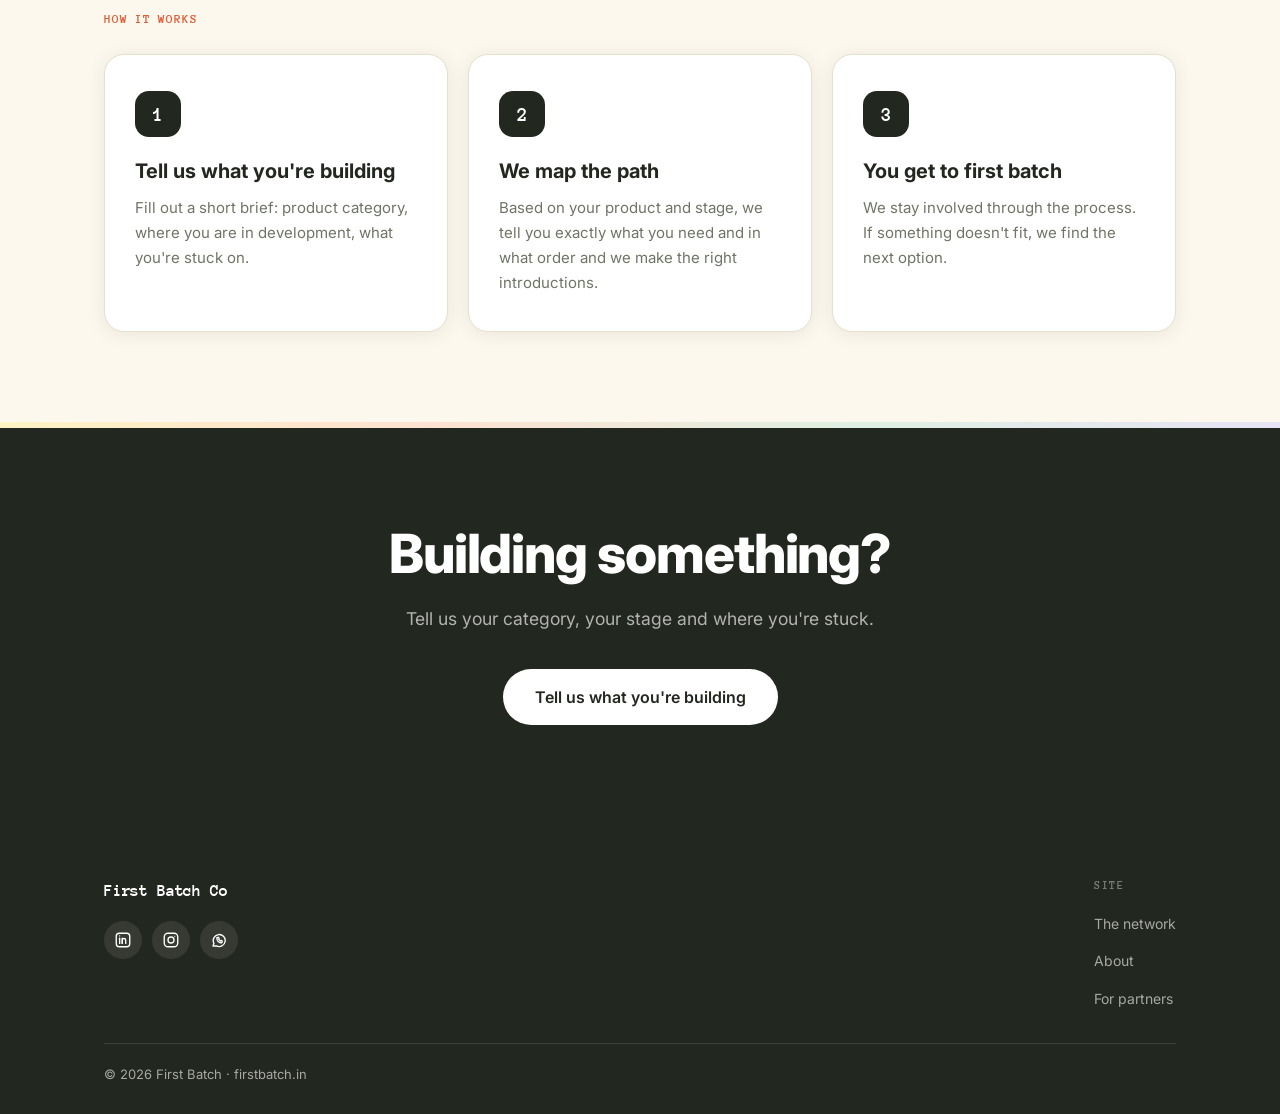
==== commit fad88642: "Network table UX fixes + resilient data loading - Cap Categories column width; show first 3 badges w" ====
--- a/index.html
+++ b/index.html
@@ -215,7 +215,7 @@
     <div class="footer-inner">
       <div class="footer-brand">
         <a href="index.html" class="logo">First Batch Co</a>
-        <p class="footer-tag">Upstream, sorted.</p>
+        
         <div class="footer-social">
           <a href="https://www.linkedin.com/in/hrutu-banginwar/" target="_blank" rel="noopener" class="social-chip chip-linkedin" aria-label="LinkedIn">
             <svg viewBox="0 0 24 24" fill="none" stroke="currentColor" stroke-width="1.8" stroke-linecap="round" stroke-linejoin="round"><rect x="3" y="3" width="18" height="18" rx="4"/><line x1="7.5" y1="9.5" x2="7.5" y2="16.5"/><circle cx="7.5" cy="6.5" r="0.9" fill="currentColor" stroke="none"/><path d="M11 16.5v-4.2a2.3 2.3 0 0 1 4.6 0v4.2"/><line x1="11" y1="9.5" x2="11" y2="16.5"/></svg>
--- a/style.css
+++ b/style.css
@@ -352,6 +352,15 @@
   display: flex; align-items: center; justify-content: space-between;
   gap: 16px; flex-wrap: wrap; margin: 40px 0 18px;
 }
+.db-search {
+  flex-basis: 100%; display: flex; align-items: center; gap: 10px;
+  background: var(--white); border: 1px solid var(--border); border-radius: var(--radius-btn);
+  padding: 12px 18px; margin-bottom: 4px;
+}
+.db-search svg { width: 17px; height: 17px; color: var(--muted); flex-shrink: 0; }
+.db-search input {
+  border: none; outline: none; font-size: 15px; width: 100%; background: none; color: var(--text);
+}
 .filters { display: flex; gap: 10px; flex-wrap: wrap; }
 .filter-dropdown { position: relative; }
 .filter-btn {
@@ -361,6 +370,11 @@
   transition: border-color .15s;
 }
 .filter-btn:hover, .filter-btn.active { border-color: var(--black); }
+.clear-filters-btn {
+  font-size: 14px; font-weight: 600; color: var(--accent);
+  padding: 9px 4px; text-decoration: underline; text-underline-offset: 2px;
+}
+.clear-filters-btn.hidden { display: none; }
 .filter-badge {
   background: var(--accent); color: var(--white); font-size: 11px; font-weight: 700;
   border-radius: var(--radius-btn); padding: 1px 7px;
@@ -403,6 +417,7 @@
 tbody tr:hover { background: var(--cream); }
 .td-name { font-weight: 600; min-width: 180px; }
 .td-location { white-space: nowrap; }
+.td-categories { max-width: 280px; }
 .td-website a { color: var(--accent); text-decoration: none; }
 .td-website a:hover { text-decoration: underline; }
 
@@ -413,8 +428,14 @@
 }
 .badge.type { background: var(--accent-soft); border-color: transparent; color: var(--accent); font-weight: 600; }
 .badge.cert { background: #F4E9E1; border-color: #E3CFC2; color: var(--clay); }
+.badge.more { background: none; border-style: dashed; color: var(--accent); cursor: pointer; font-weight: 600; }
+.badge.more:hover { background: var(--accent-soft); }
 
 #table-loading { padding: 60px; text-align: center; color: var(--muted); }
+.link-btn {
+  color: var(--accent); font-weight: 600; text-decoration: underline;
+  text-underline-offset: 2px; cursor: pointer; font-size: inherit;
+}
 
 .lock-overlay {
   position: absolute; inset: 0; z-index: 10;
@@ -426,6 +447,21 @@
 .lock-overlay h3 { font-size: 1.5rem; font-weight: 800; }
 .lock-overlay p { color: var(--muted); max-width: 400px; font-size: 15px; }
 
+.pagination {
+  display: flex; align-items: center; justify-content: center;
+  gap: 18px; margin-top: 24px;
+}
+.pagination:empty { display: none; }
+.table-locked ~ .pagination { display: none; }
+.page-btn {
+  font-size: 14px; font-weight: 600;
+  background: var(--white); border: 1.5px solid var(--black); border-radius: var(--radius-btn);
+  padding: 9px 20px; transition: background .15s, color .15s;
+}
+.page-btn:hover:not(:disabled) { background: var(--black); color: var(--white); }
+.page-btn:disabled { opacity: 0.35; cursor: default; }
+.page-info { font-size: 14px; color: var(--muted); }
+
 /* ── MODAL ─────────────────────────────────────────────────── */
 .modal-overlay {
   position: fixed; inset: 0; z-index: 200; display: none;
@@ -447,6 +483,7 @@
 /* ── FORMS ─────────────────────────────────────────────────── */
 .field { margin-bottom: 18px; }
 .field label { display: block; font-size: 13.5px; font-weight: 600; margin-bottom: 7px; }
+.req-mark { color: #C0392B; }
 .input-field, .field textarea, .field select {
   width: 100%; font-size: 15px;
   padding: 12px 14px; border: 1.5px solid var(--border); border-radius: 12px;
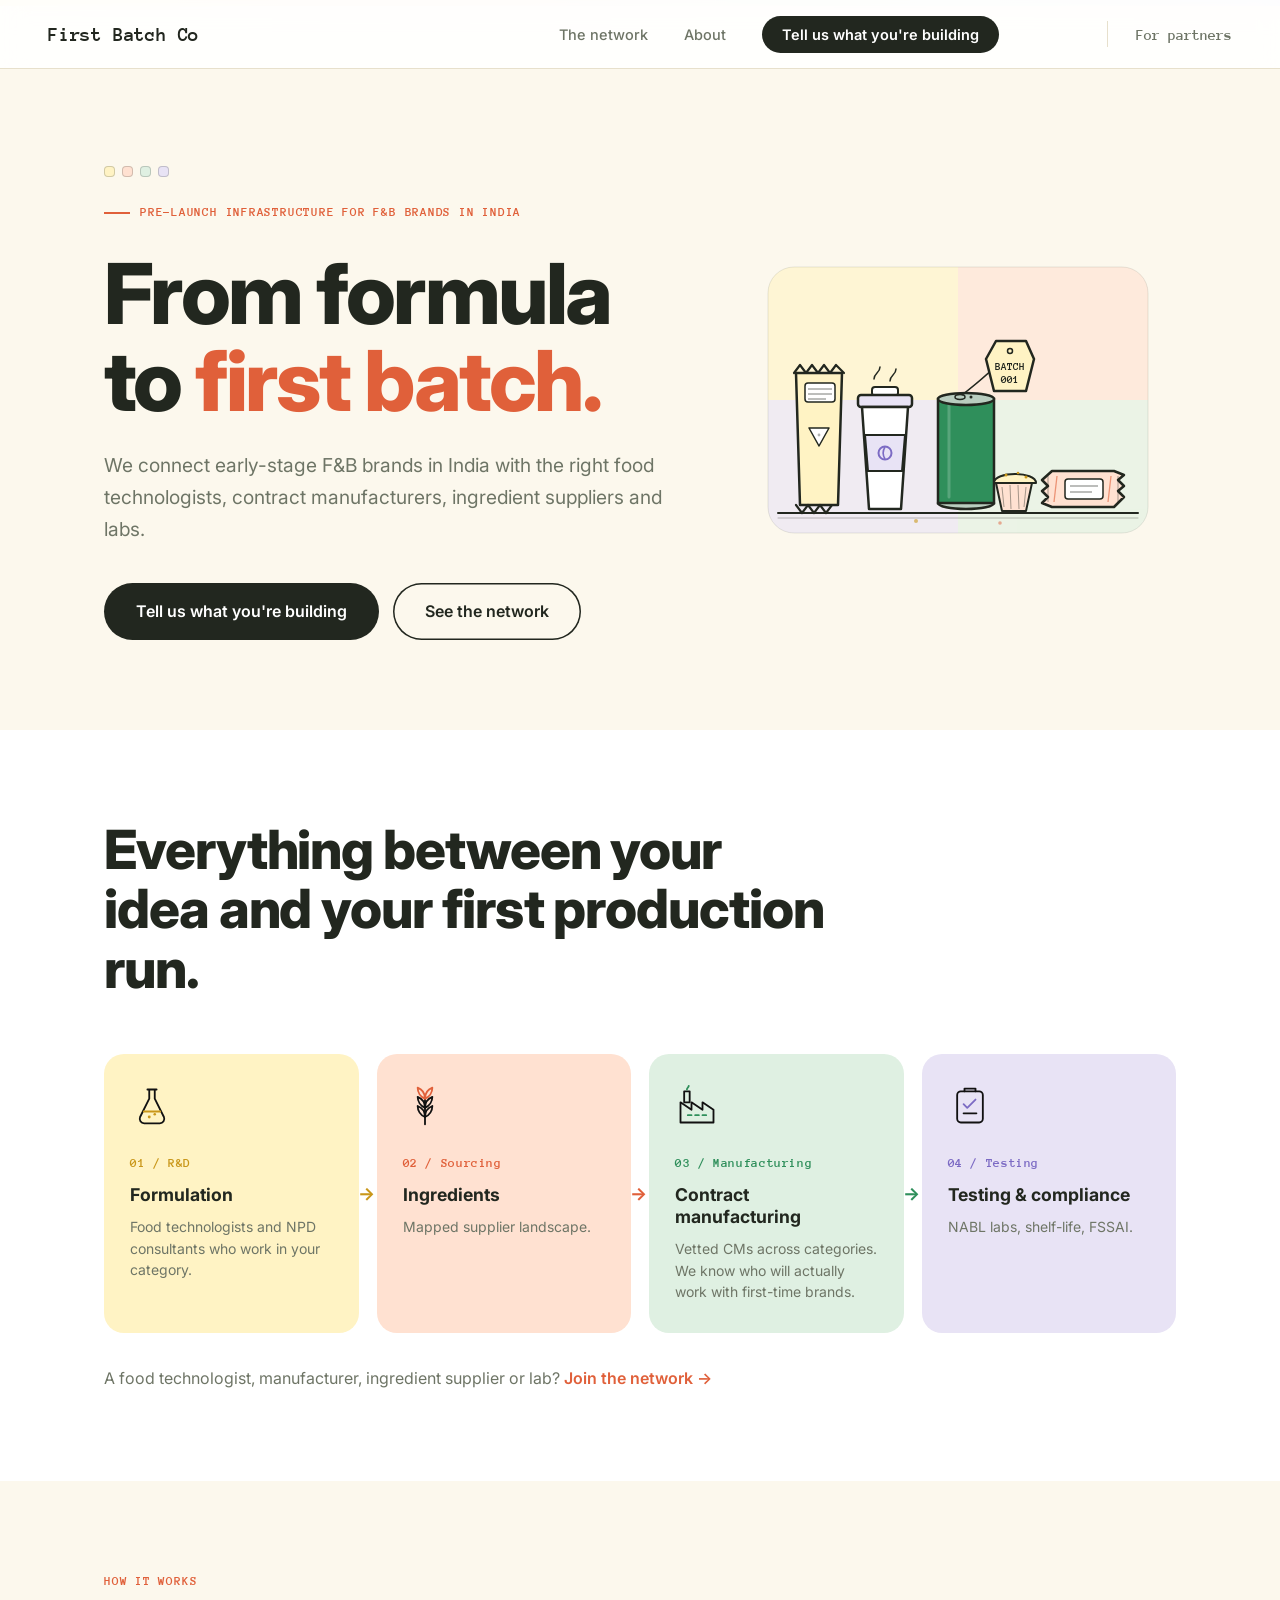
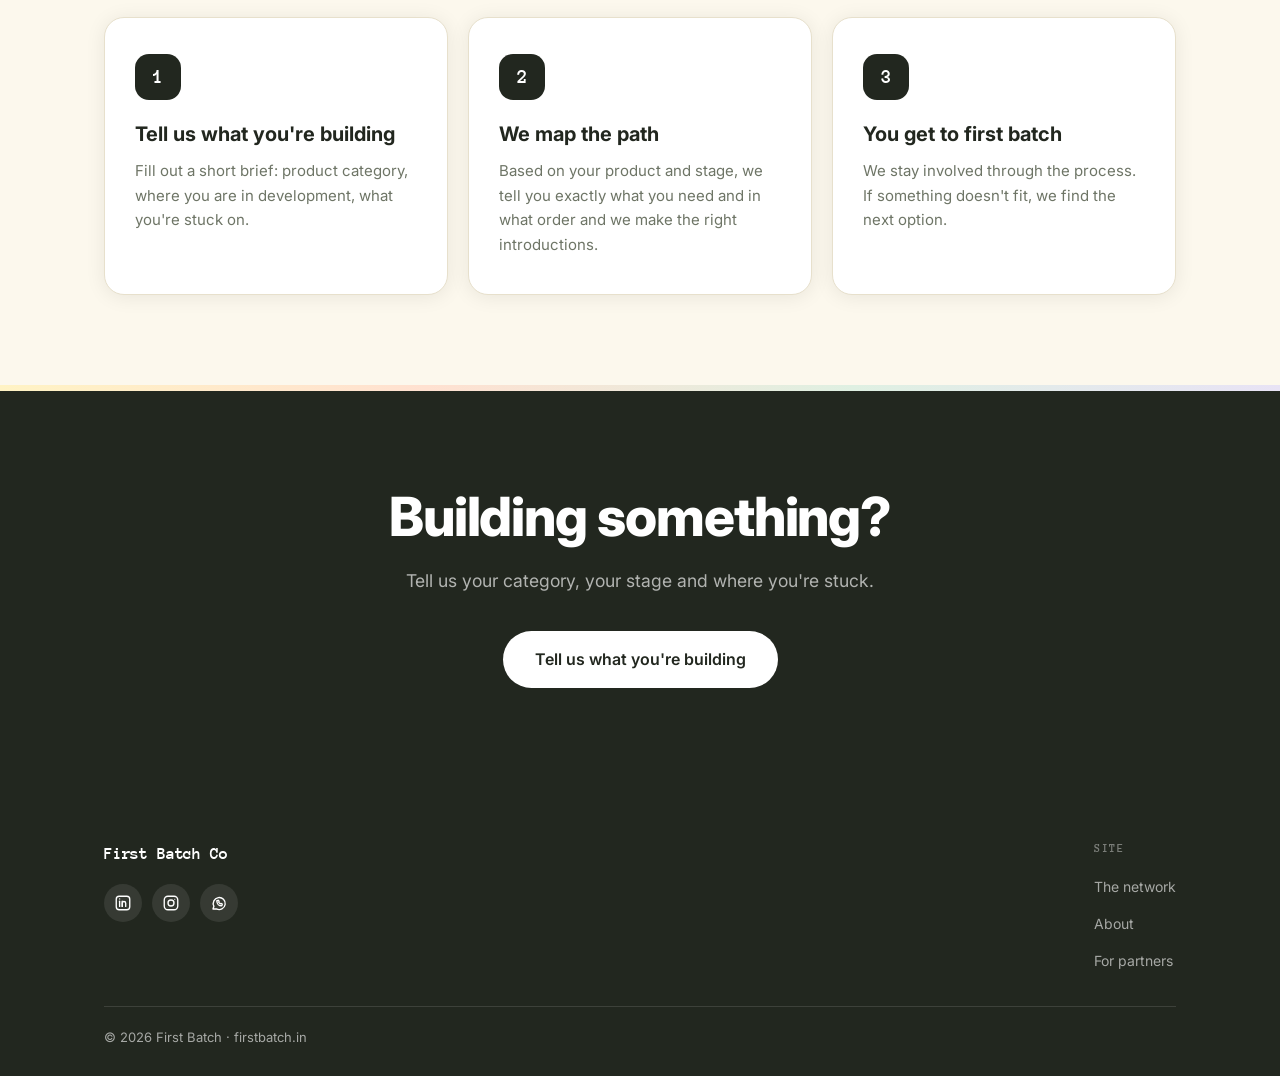
==== commit 1d5e2f64: "Mobile spacing tightening, table wrap fix, LinkedIn on partner form - Fix Categories column overflow" ====
--- a/index.html
+++ b/index.html
@@ -111,7 +111,6 @@
 <!-- FOUR PILLARS -->
 <section class="section">
   <div class="wrap">
-    <div class="section-kicker">The upstream, covered</div>
     <h2>Everything between your idea and your first production run.</h2>
     <div class="pillar-flow">
       <div class="pillar pillar--butter">
--- a/style.css
+++ b/style.css
@@ -401,7 +401,8 @@
 
 .table-wrap {
   position: relative; background: var(--white); border: 1px solid var(--border);
-  border-radius: var(--radius-card); overflow: auto; max-height: 640px;
+  border-radius: var(--radius-card); overflow-x: auto; overflow-y: auto;
+  -webkit-overflow-scrolling: touch; max-height: 640px;
 }
 .table-locked { max-height: 460px; overflow: hidden; }
 .table-locked table { filter: blur(5px); pointer-events: none; user-select: none; }
@@ -430,6 +431,11 @@
 .badge.cert { background: #F4E9E1; border-color: #E3CFC2; color: var(--clay); }
 .badge.more { background: none; border-style: dashed; color: var(--accent); cursor: pointer; font-weight: 600; }
 .badge.more:hover { background: var(--accent-soft); }
+
+/* A single category entry is sometimes one long unbroken phrase rather
+   than several short tags — without this, that one badge's nowrap text
+   spills straight past the column into whatever sits next to it. */
+.td-categories .badge { white-space: normal; word-break: break-word; max-width: 100%; }
 
 #table-loading { padding: 60px; text-align: center; color: var(--muted); }
 .link-btn {
@@ -565,8 +571,7 @@
   .pillar-flow, .steps, .proof-grid { grid-template-columns: 1fr 1fr; }
   .pillar-arrow { display: none; }
   .stats-band { grid-template-columns: 1fr 1fr; gap: 32px 20px; }
-  .hero-grid { grid-template-columns: 1fr; }
-  .hero-art { order: -1; }
+  .hero-grid { grid-template-columns: 1fr; gap: 24px; }
   .hero-art svg { max-width: 300px; }
 }
 
@@ -575,15 +580,21 @@
     display: none; position: absolute; top: 68px; left: 0; right: 0;
     background: var(--white); flex-direction: column; align-items: flex-start;
     padding: 20px 24px 28px; gap: 18px; border-bottom: 1px solid var(--border);
+    margin-left: 0; width: 100%;
   }
   .nav-links.open { display: flex; }
   .nav-toggle { display: block; }
   .nav-partner { border-left: none; padding-left: 0; margin-left: 0; }
   .pillar-flow, .steps, .proof-grid { grid-template-columns: 1fr; }
   .lane { grid-template-columns: 1fr; gap: 12px; padding: 36px 0; }
-  .hero { padding: 120px 0 64px; }
-  .page-hero { padding: 110px 0 48px; }
-  .section { padding: 64px 0; }
+  .hero { padding: 120px 0 40px; }
+  .page-hero { padding: 110px 0 32px; }
+  .section { padding: 40px 0; }
+  .pillar-flow, .proof-grid, .steps { margin-top: 28px; }
   .form-card { padding: 28px 22px; }
   .modal { padding: 30px 22px; }
-}
+  /* iOS Safari renders position:sticky inside a border-radius + overflow:auto
+     ancestor incorrectly (rows visually overlapping) — fall back to a
+     non-sticky header on small screens where this combination triggers it. */
+  thead th { position: static; }
+}
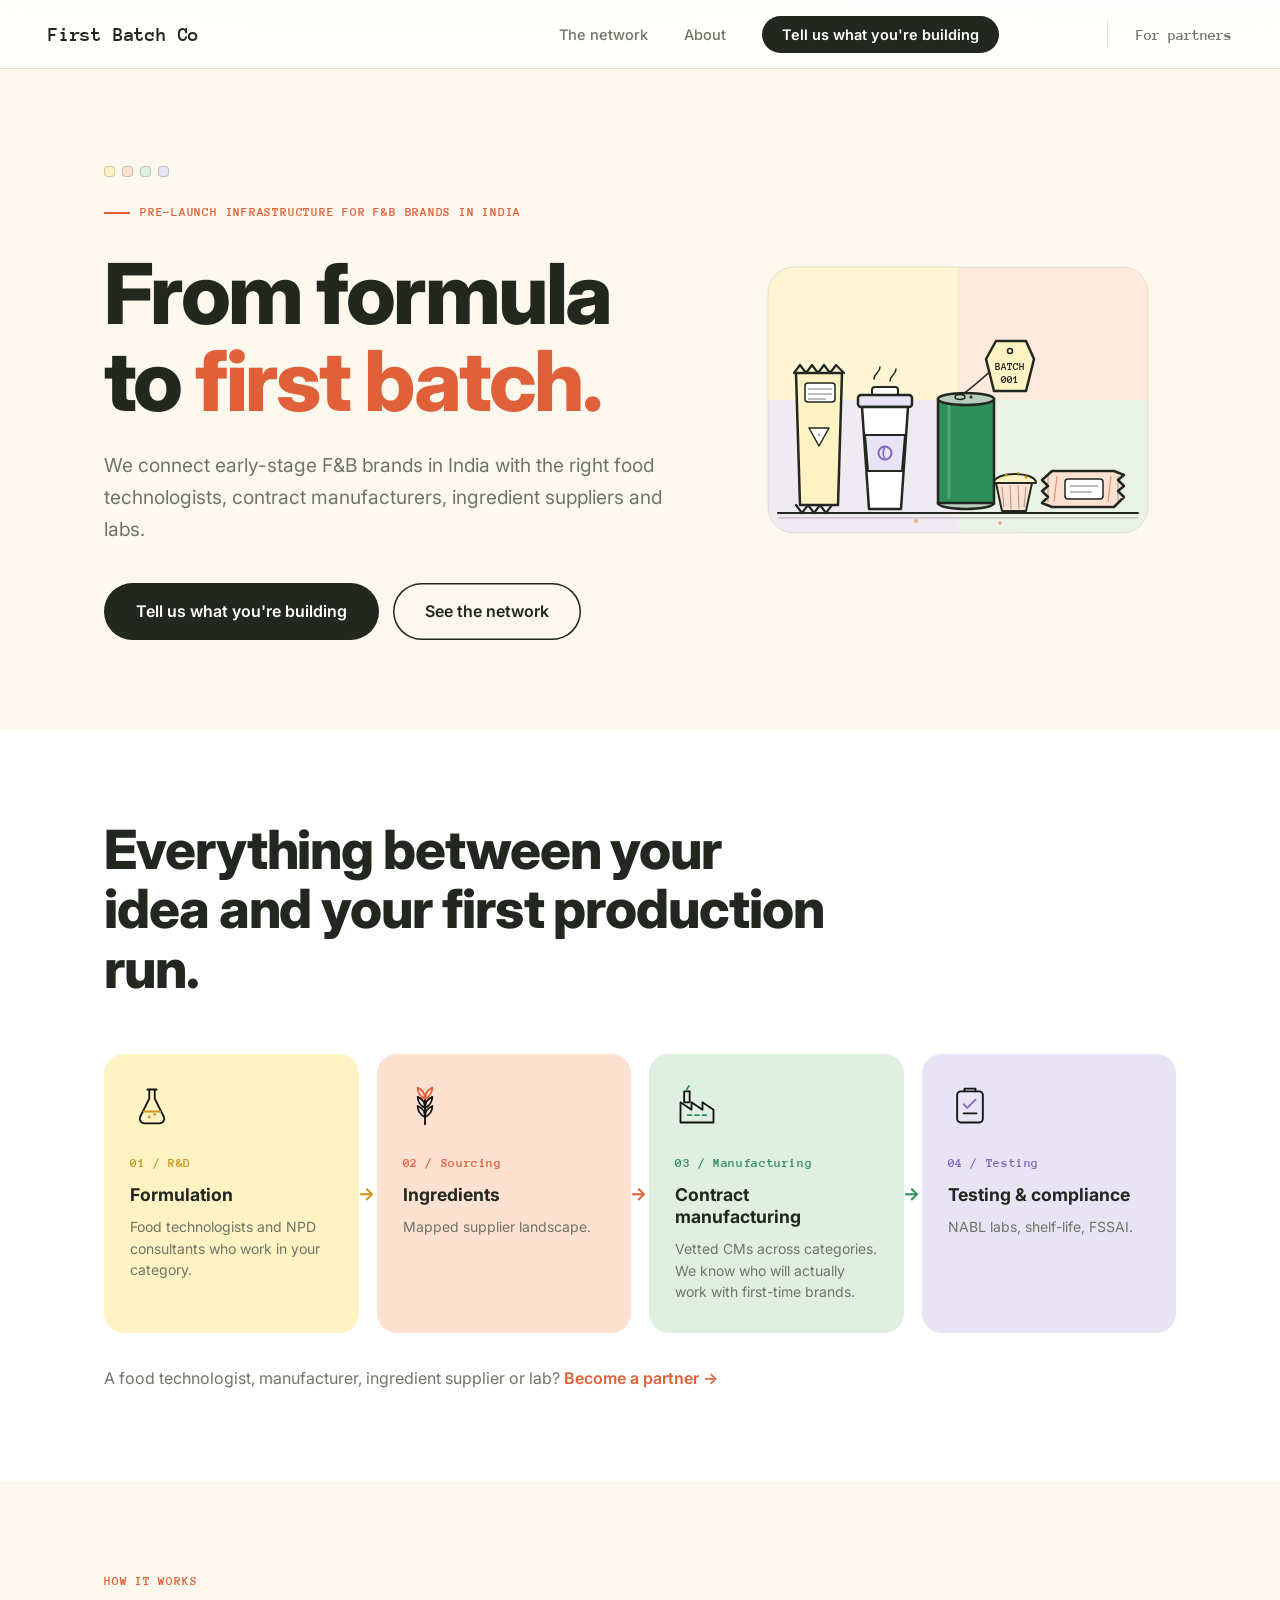
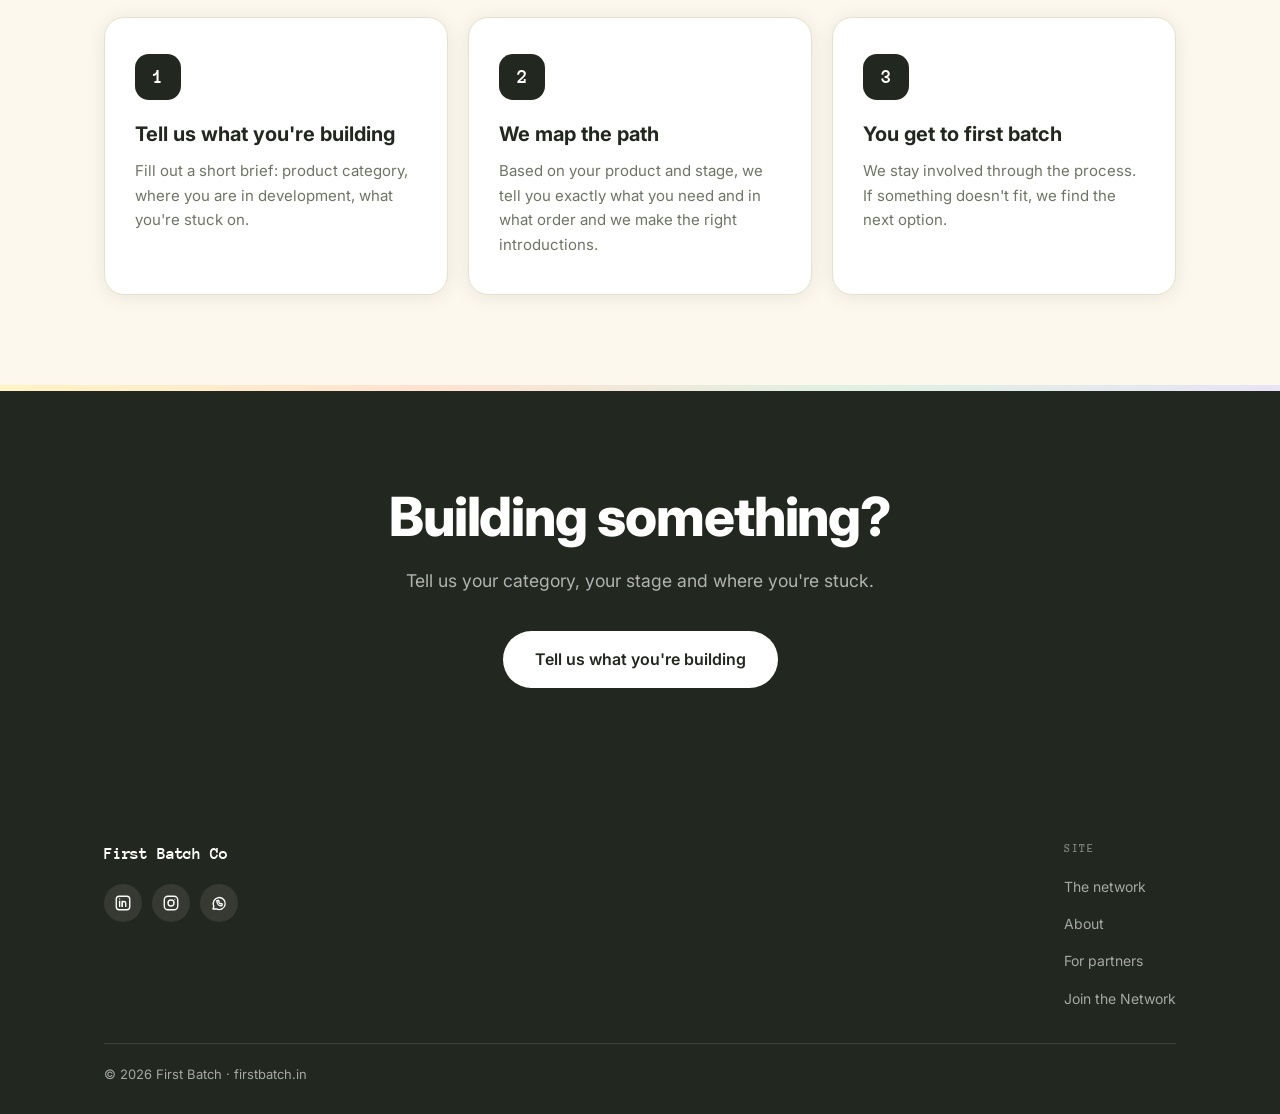
==== commit 2c1c52a3: "Add "Join the Network" detailed partner intake page, footer-only New page (join-network.html) with a" ====
--- a/index.html
+++ b/index.html
@@ -172,7 +172,7 @@
         <p>NABL labs, shelf-life, FSSAI.</p>
       </div>
     </div>
-    <p class="pillar-note">A food technologist, manufacturer, ingredient supplier or lab? <a href="partners.html#join">Join the network →</a></p>
+    <p class="pillar-note">A food technologist, manufacturer, ingredient supplier or lab? <a href="partners.html#join">Become a partner →</a></p>
   </div>
 </section>
 
@@ -233,6 +233,7 @@
           <li><a href="network.html">The network</a></li>
           <li><a href="about.html">About</a></li>
           <li><a href="partners.html">For partners</a></li>
+          <li><a href="join-network.html">Join the Network</a></li>
         </ul>
       </div>
     </div>
--- a/style.css
+++ b/style.css
@@ -502,6 +502,13 @@
 .field-error { display: none; font-size: 12.5px; color: #C0392B; margin-top: 5px; }
 .field-error.show { display: block; }
 .btn-submit { width: 100%; margin-top: 6px; }
+.field-check {
+  display: flex; align-items: flex-start; gap: 12px; cursor: pointer;
+  padding: 14px 16px; border: 1.5px solid var(--border); border-radius: 12px;
+  margin-bottom: 18px; background: var(--cream);
+}
+.field-check input { width: 18px; height: 18px; margin-top: 1px; accent-color: var(--black); flex-shrink: 0; }
+.field-check span { font-size: 13.5px; color: var(--muted); line-height: 1.5; }
 .hp-wrap {
   position: absolute; left: -9999px; top: auto;
   width: 1px; height: 1px; overflow: hidden;
@@ -520,6 +527,46 @@
 .form-card {
   background: var(--white); border: 1px solid var(--border); border-radius: var(--radius-card);
   padding: 44px; max-width: 620px; margin-top: 48px; box-shadow: var(--shadow);
+}
+.form-card.form-card-wide { max-width: 760px; }
+
+/* ── MULTI-STEP FORM SECTIONS (Join the Network intake) ──────── */
+.form-section { padding: 28px 0; border-top: 1px solid var(--border); }
+.form-section:first-of-type { padding-top: 0; border-top: none; }
+.form-section-head { display: flex; align-items: baseline; gap: 12px; margin-bottom: 20px; flex-wrap: wrap; }
+.form-step {
+  font-family: var(--font-logo); font-size: 12.5px; font-weight: 700;
+  color: var(--accent); letter-spacing: 0.05em;
+}
+.form-section-sub { font-size: 13.5px; color: var(--muted); width: 100%; margin-top: 2px; }
+.grid-2 { display: grid; grid-template-columns: 1fr 1fr; gap: 20px; }
+.field-inline { margin-top: 16px; }
+.submit-error { text-align: center; font-size: 13.5px; margin: 18px 0 0; padding: 12px 16px; background: #FBEAE7; border-radius: 12px; }
+
+/* ── CHIP CHECKBOXES (services / certifications / categories) ─ */
+.chip-grid { display: flex; flex-wrap: wrap; gap: 9px; }
+.chip-check { cursor: pointer; }
+.chip-check input { position: absolute; opacity: 0; width: 0; height: 0; }
+.chip-check span {
+  display: inline-block; font-size: 13.5px; font-weight: 500;
+  padding: 9px 16px; border-radius: var(--radius-btn);
+  border: 1.5px solid var(--border); background: var(--cream); color: var(--text);
+  transition: background .15s, border-color .15s, color .15s;
+}
+.chip-check input:checked + span {
+  background: var(--black); border-color: var(--black); color: var(--white); font-weight: 600;
+}
+.chip-check input:focus-visible + span { outline: 2px solid var(--accent); outline-offset: 2px; }
+.chip-check-block {
+  display: flex; align-items: center; gap: 12px; padding: 13px 16px;
+  border: 1.5px solid var(--border); border-radius: 12px; margin-bottom: 10px; background: var(--cream);
+}
+.chip-check-block span { padding: 0; border: none; background: none; font-size: 14px; font-weight: 500; color: var(--text); }
+.chip-check-block input { position: static; opacity: 1; width: 17px; height: 17px; accent-color: var(--black); flex-shrink: 0; }
+.field-checks { display: flex; flex-direction: column; justify-content: center; }
+
+@media (max-width: 700px) {
+  .grid-2 { grid-template-columns: 1fr; }
 }
 
 /* ── PROSE (About) ─────────────────────────────────────────── */
@@ -585,6 +632,12 @@
   .nav-links.open { display: flex; }
   .nav-toggle { display: block; }
   .nav-partner { border-left: none; padding-left: 0; margin-left: 0; }
+  .nav-cta {
+    background: none; color: var(--muted) !important; font-weight: 500 !important;
+    padding: 0; border-radius: 0;
+  }
+  .nav-cta:hover { background: none; transform: none; color: var(--black) !important; }
+  .prose .sig { font-size: 0.72rem; letter-spacing: -0.01em; }
   .pillar-flow, .steps, .proof-grid { grid-template-columns: 1fr; }
   .lane { grid-template-columns: 1fr; gap: 12px; padding: 36px 0; }
   .hero { padding: 120px 0 40px; }
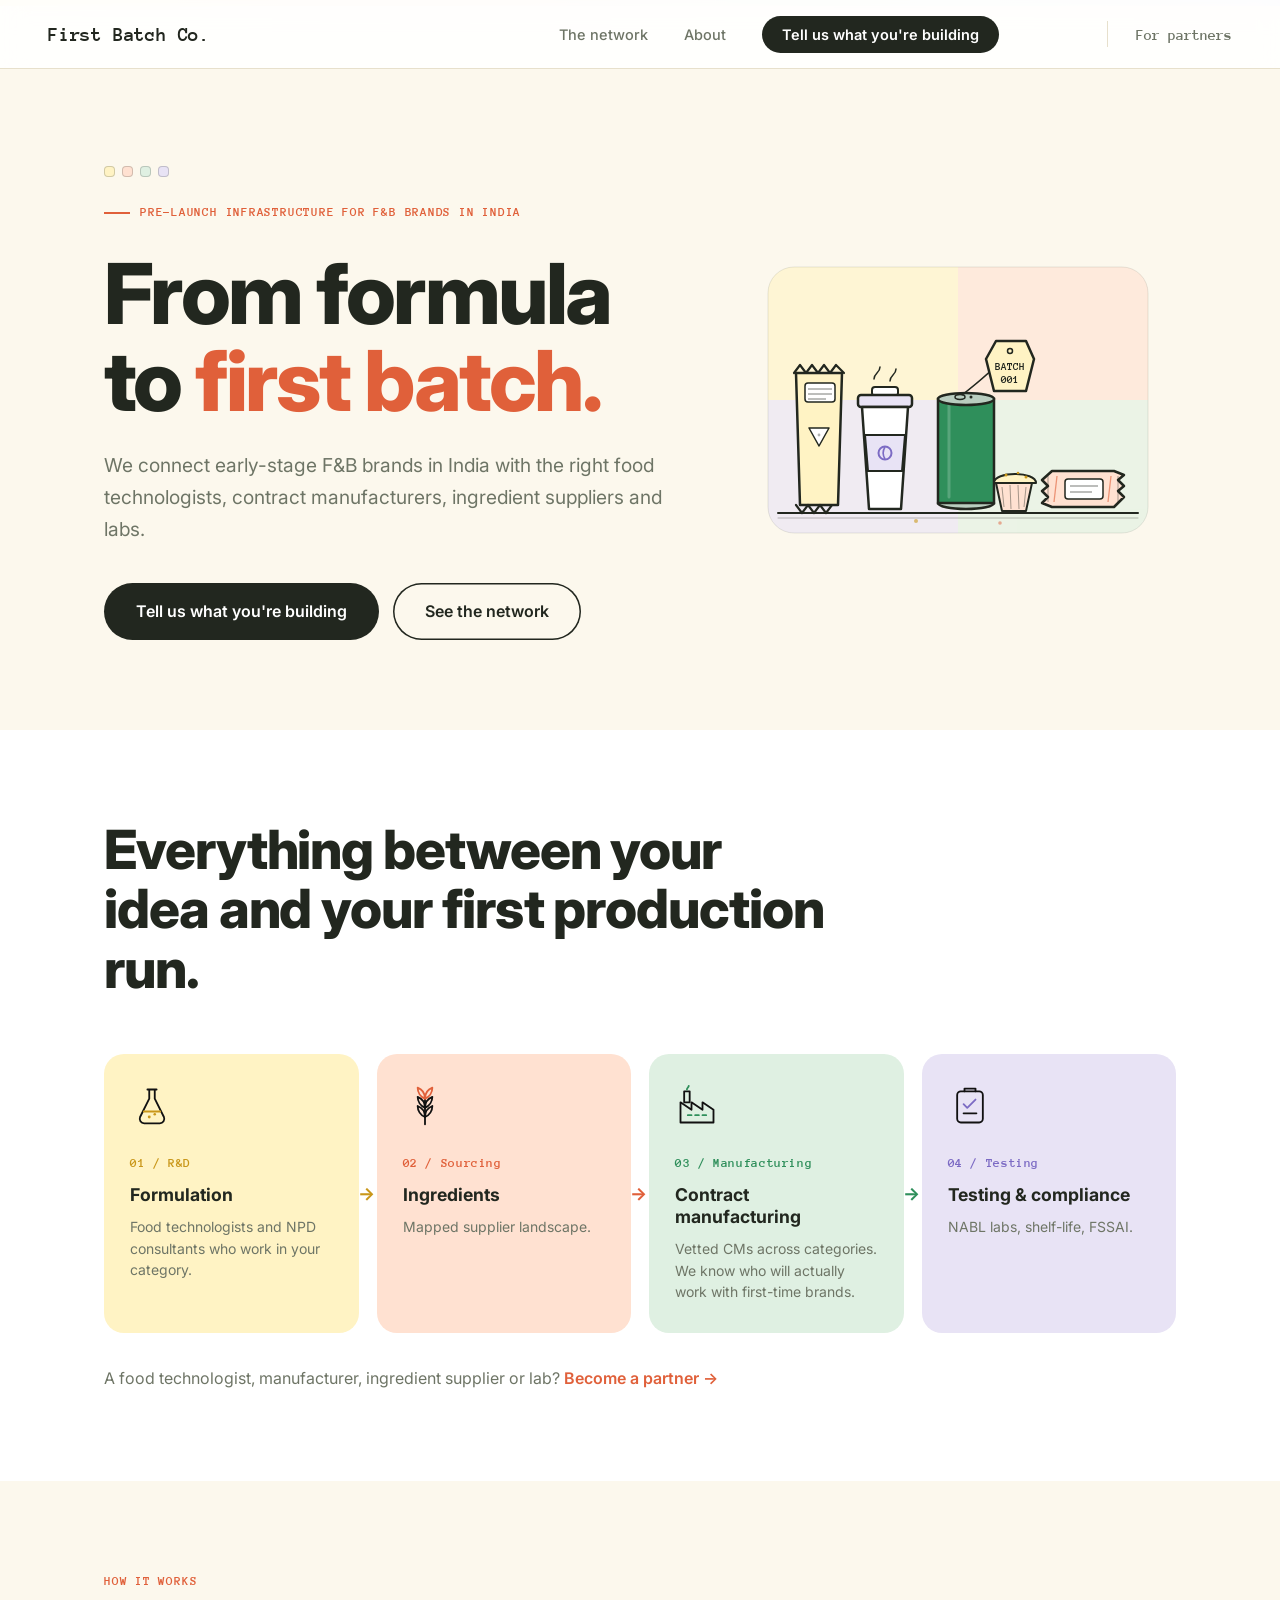
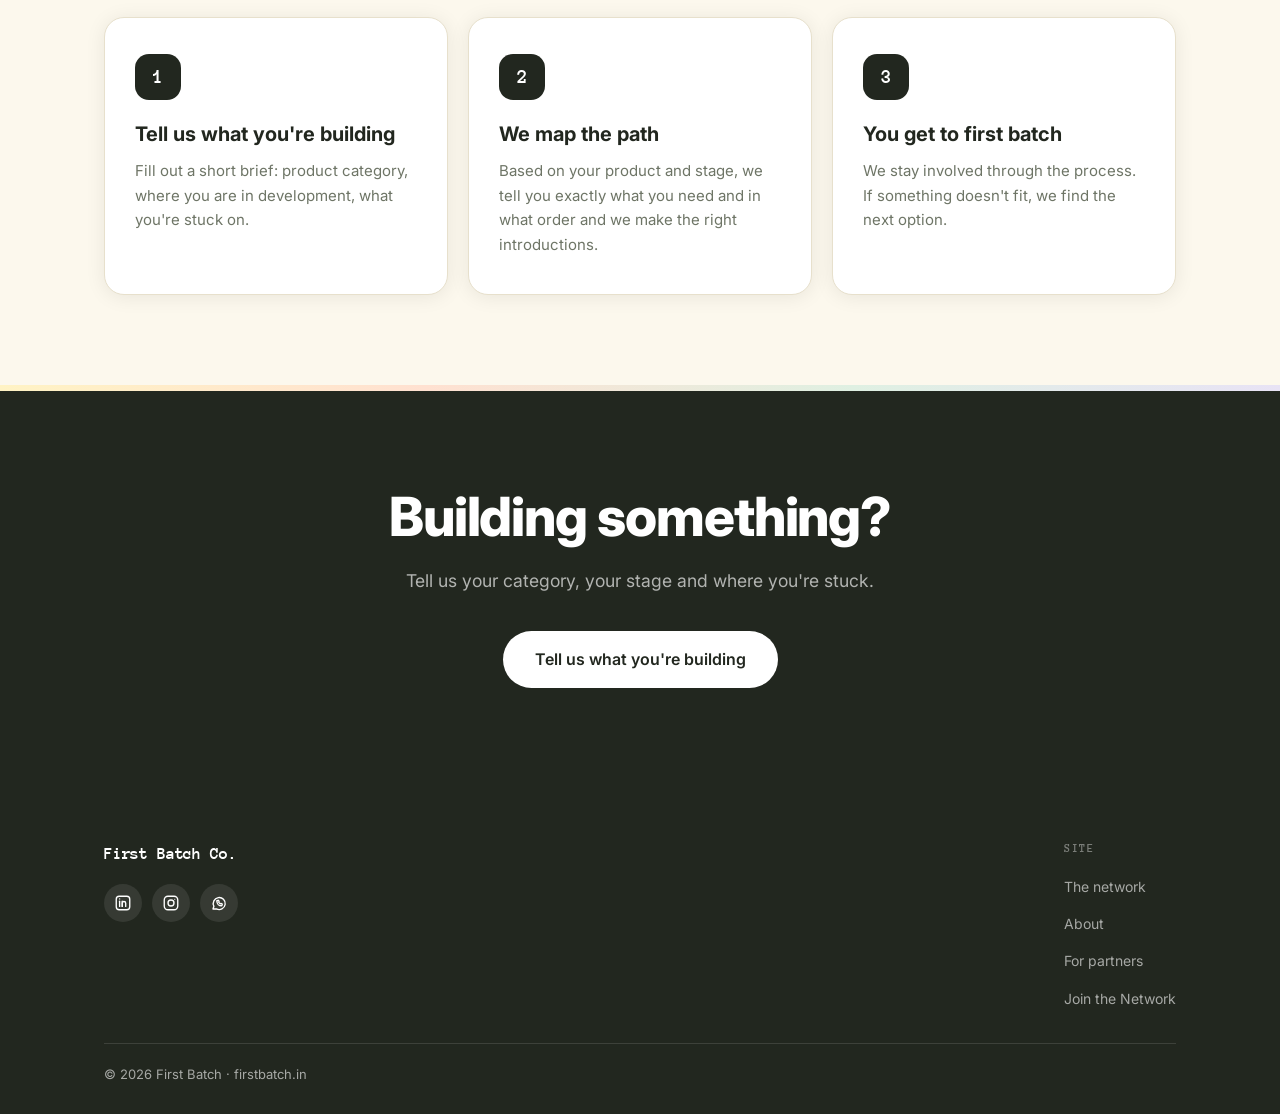
==== commit 011758b2: "Add full stop to First Batch Co. throughout the site Registered company name is "First Batch Co." — " ====
--- a/index.html
+++ b/index.html
@@ -5,7 +5,47 @@
   <meta name="viewport" content="width=device-width, initial-scale=1.0">
   <title>First Batch — From formula to first batch</title>
   <meta name="description" content="We connect early-stage F&B brands in India with the right food technologists, contract manufacturers, ingredient suppliers and labs.">
-  <link rel="canonical" href="https://firstbatch.in/">
+  <link rel="canonical" href="https://www.firstbatch.in/">
+  <meta property="og:type" content="website">
+  <meta property="og:site_name" content="First Batch Co.">
+  <meta property="og:title" content="First Batch — From formula to first batch">
+  <meta property="og:description" content="We connect early-stage F&B brands in India with the right food technologists, contract manufacturers, ingredient suppliers and labs.">
+  <meta property="og:url" content="https://www.firstbatch.in/">
+  <meta property="og:image" content="https://www.firstbatch.in/og-image.png">
+  <meta property="og:image:width" content="1200">
+  <meta property="og:image:height" content="630">
+  <meta name="twitter:card" content="summary_large_image">
+  <meta name="twitter:title" content="First Batch — From formula to first batch">
+  <meta name="twitter:description" content="We connect early-stage F&B brands in India with the right food technologists, contract manufacturers, ingredient suppliers and labs.">
+  <meta name="twitter:image" content="https://www.firstbatch.in/og-image.png">
+  <script type="application/ld+json">
+  {
+    "@context": "https://schema.org",
+    "@graph": [
+      {
+        "@type": "Organization",
+        "@id": "https://www.firstbatch.in/#organization",
+        "name": "First Batch Co.",
+        "url": "https://www.firstbatch.in/",
+        "logo": "https://www.firstbatch.in/og-image.png",
+        "description": "First Batch Co. connects early-stage F&B brands in India with vetted contract manufacturers, food technologists, ingredient suppliers and testing labs — a network of 2,500+ partners across India.",
+        "founder": { "@type": "Person", "name": "Hrutu Banginwar", "sameAs": "https://www.linkedin.com/in/hrutu-banginwar/" },
+        "areaServed": "IN",
+        "sameAs": [
+          "https://www.linkedin.com/in/hrutu-banginwar/",
+          "https://www.instagram.com/hrutu.firstbatch/"
+        ]
+      },
+      {
+        "@type": "WebSite",
+        "@id": "https://www.firstbatch.in/#website",
+        "url": "https://www.firstbatch.in/",
+        "name": "First Batch",
+        "publisher": { "@id": "https://www.firstbatch.in/#organization" }
+      }
+    ]
+  }
+  </script>
   <link rel="preconnect" href="https://fonts.googleapis.com">
   <link rel="preconnect" href="https://fonts.gstatic.com" crossorigin>
   <link href="https://fonts.googleapis.com/css2?family=Anonymous+Pro:wght@400;700&family=Inter:wght@400;500;600;700;800&display=swap" rel="stylesheet">
@@ -15,7 +55,7 @@
 
 <nav class="nav">
   <div class="nav-inner">
-    <a href="index.html" class="logo">First Batch Co</a>
+    <a href="index.html" class="logo">First Batch Co.</a>
     <button class="nav-toggle" onclick="toggleNav()" aria-label="Menu"><span></span><span></span><span></span></button>
     <ul class="nav-links" id="nav-links">
       <li><a href="network.html">The network</a></li>
@@ -213,7 +253,7 @@
   <div class="wrap">
     <div class="footer-inner">
       <div class="footer-brand">
-        <a href="index.html" class="logo">First Batch Co</a>
+        <a href="index.html" class="logo">First Batch Co.</a>
         
         <div class="footer-social">
           <a href="https://www.linkedin.com/in/hrutu-banginwar/" target="_blank" rel="noopener" class="social-chip chip-linkedin" aria-label="LinkedIn">
--- a/style.css
+++ b/style.css
@@ -527,6 +527,7 @@
 .form-card {
   background: var(--white); border: 1px solid var(--border); border-radius: var(--radius-card);
   padding: 44px; max-width: 620px; margin-top: 48px; box-shadow: var(--shadow);
+  scroll-margin-top: 100px; /* clears the fixed 68px nav when scrollIntoView({block:'start'}) runs */
 }
 .form-card.form-card-wide { max-width: 760px; }
 
@@ -620,6 +621,340 @@
   .stats-band { grid-template-columns: 1fr 1fr; gap: 32px 20px; }
   .hero-grid { grid-template-columns: 1fr; gap: 24px; }
   .hero-art svg { max-width: 300px; }
+}
+
+/* ── LAUNCH MAP (prototype) ───────────────────────────────────── */
+.wrap-narrow { max-width: 820px; }
+.lm-page-bg {
+  background:
+    radial-gradient(circle at 10% 0%, rgba(255,222,69,0.16), transparent 45%),
+    radial-gradient(circle at 90% 15%, rgba(224,96,58,0.12), transparent 42%),
+    radial-gradient(circle at 15% 85%, rgba(47,143,91,0.12), transparent 45%),
+    radial-gradient(circle at 95% 95%, rgba(124,107,196,0.14), transparent 45%),
+    var(--cream);
+}
+.lm-ingredient-group { margin-bottom: 20px; }
+.lm-ingredient-group-title {
+  font-family: var(--font-logo); font-size: 12px; font-weight: 700;
+  letter-spacing: 0.05em; text-transform: uppercase; color: var(--muted); margin-bottom: 10px;
+  display: flex; align-items: center; gap: 8px;
+}
+.lm-group-icon { display: inline-flex; width: 18px; height: 18px; flex-shrink: 0; }
+.lm-group-icon svg { width: 100%; height: 100%; }
+
+/* Report-section choice (step 1): only 3 options, so these get the
+   room the 15-item category grid can't afford, bigger icon, a
+   description line, generous padding. Reuses .lm-category-card /
+   .lm-category-check for the selection styling and tick animation,
+   multi-select instead of single-select is purely behavioural (JS). */
+.lm-report-choice-grid { display: grid; grid-template-columns: repeat(auto-fit, minmax(200px, 1fr)); gap: 14px; margin-top: 4px; }
+.lm-report-choice-grid .lm-category-card {
+  padding: 26px 22px 22px; gap: 14px; border-radius: 16px; text-align: left; align-items: flex-start;
+}
+.lm-report-choice-grid .lm-category-card:hover { transform: translateY(-3px); box-shadow: var(--shadow-hover); }
+.lm-report-choice-grid .lm-category-icon {
+  width: 52px; height: 52px; padding: 12px; background: rgba(255,255,255,0.75);
+}
+.lm-report-choice-grid .lm-category-label { font-size: 15.5px; font-weight: 700; line-height: 1.3; }
+.lm-report-choice-grid .lm-category-desc { font-size: 12.5px; line-height: 1.45; color: var(--muted); margin-top: -6px; }
+.lm-report-choice-grid .lm-category-card.selected .lm-category-desc { color: var(--white); opacity: 0.75; }
+
+/* Selected state: keep the pastel background rather than inverting to
+   black (which killed the colour coding and read heavily against the
+   unselected chips). Instead a 4px accent bar across the top, a lifted
+   shadow, and the corner tick. */
+.lm-report-choice-grid .lm-category-card { overflow: hidden; }
+.lm-report-choice-grid .lm-category-card::before {
+  content: ""; position: absolute; top: 0; left: 0; right: 0; height: 4px;
+  background: var(--accent-peach); transform: scaleX(0); transform-origin: left;
+  transition: transform .22s cubic-bezier(.25,.8,.4,1);
+}
+.lm-report-choice-grid .lm-category-card.selected::before { transform: scaleX(1); }
+.lm-report-choice-grid .lm-category-card.selected {
+  background: inherit; border-color: transparent;
+  box-shadow: 0 10px 22px rgba(20,22,17,0.18);
+}
+/* Undo the shared .selected inversion inherited from the category grid. */
+.lm-report-choice-grid .lm-category-card.selected.lm-cat-peach  { background: var(--peach); }
+.lm-report-choice-grid .lm-category-card.selected.lm-cat-mint   { background: var(--mint); }
+.lm-report-choice-grid .lm-category-card.selected.lm-cat-lilac  { background: var(--lilac); }
+.lm-report-choice-grid .lm-category-card.selected.lm-cat-butter { background: var(--butter); }
+.lm-report-choice-grid .lm-category-card.selected .lm-category-label { color: var(--text); }
+.lm-report-choice-grid .lm-category-card.selected .lm-category-desc { color: var(--muted); opacity: 1; }
+.lm-report-choice-grid .lm-category-card.selected .lm-category-icon { background: rgba(255,255,255,0.75); }
+.lm-report-choice-grid .lm-category-card.selected .lm-category-icon svg [stroke="var(--black)"] { stroke: var(--black); }
+.lm-report-choice-grid .lm-category-check {
+  top: 12px; right: 12px; width: 26px; height: 26px; background: var(--accent-peach);
+  box-shadow: 0 2px 6px rgba(0,0,0,0.2);
+}
+.lm-report-choice-grid .lm-category-check svg { width: 14px; height: 14px; }
+
+@media (max-width: 640px) {
+  .lm-report-choice-grid { grid-template-columns: 1fr; gap: 10px; }
+}
+
+/* Category picker: image chips instead of a dropdown. auto-fill keeps
+   chips small and packs more per row on wide screens (less scrolling)
+   while still wrapping cleanly on narrow ones, phone included. */
+.lm-category-grid { display: grid; grid-template-columns: repeat(auto-fill, minmax(118px, 1fr)); gap: 8px; }
+.lm-category-card {
+  position: relative; display: flex; flex-direction: column; align-items: center; gap: 8px;
+  text-align: center; background: var(--white); border: 1.5px solid transparent; border-radius: 12px;
+  padding: 13px 8px 9px; cursor: pointer; transition: border-color .15s, transform .18s cubic-bezier(.25,.8,.4,1), box-shadow .18s, background .15s, z-index 0s;
+}
+.lm-category-card:hover { transform: translateY(-2px) scale(1.04); box-shadow: var(--shadow-hover); z-index: 2; }
+.lm-category-card.lm-cat-butter { background: var(--butter); }
+.lm-category-card.lm-cat-peach  { background: var(--peach); }
+.lm-category-card.lm-cat-mint   { background: var(--mint); }
+.lm-category-card.lm-cat-lilac  { background: var(--lilac); }
+.lm-category-card.selected { background: var(--black); border-color: var(--black); box-shadow: var(--shadow-hover); }
+.lm-category-card.selected .lm-category-label { color: var(--white); }
+.lm-category-card.selected .lm-category-icon svg [stroke="var(--black)"] { stroke: var(--white); }
+.lm-category-card.selected .lm-category-icon { background: rgba(255,255,255,0.12); }
+.lm-category-icon {
+  width: 34px; height: 34px; padding: 6px; box-sizing: border-box; border-radius: 50%;
+  background: rgba(255,255,255,0.65); transition: background .15s;
+}
+.lm-category-icon svg { width: 100%; height: 100%; }
+.lm-category-label { font-size: 11px; font-weight: 600; line-height: 1.2; color: var(--text); }
+.lm-category-card-soon { opacity: 0.6; }
+.lm-category-card-soon:hover { opacity: 0.9; }
+.lm-category-card-soon.selected { opacity: 1; }
+.lm-category-badge {
+  font-family: var(--font-logo); font-size: 9.5px; font-weight: 700; letter-spacing: 0.03em;
+  text-transform: uppercase; color: var(--muted); background: var(--cream); border: 1px solid var(--border);
+  border-radius: var(--radius-btn); padding: 2px 7px; position: absolute; top: 8px; right: 8px;
+}
+
+/* Selection tick: hidden/shrunk by default, pops in with a slight
+   overshoot when .selected lands, on both photo and icon cards. */
+.lm-category-check {
+  position: absolute; top: 8px; right: 8px; width: 22px; height: 22px; border-radius: 50%;
+  background: var(--accent-mint); color: var(--white); display: flex; align-items: center; justify-content: center;
+  box-shadow: 0 2px 6px rgba(0,0,0,0.25); opacity: 0; transform: scale(0.4);
+  transition: opacity .2s ease, transform .32s cubic-bezier(.34,1.56,.64,1);
+  pointer-events: none;
+}
+.lm-category-check svg { width: 13px; height: 13px; }
+.lm-category-card.selected .lm-category-check { opacity: 1; transform: scale(1); }
+
+/* Photo-backed category chips. Real product photography fills the card;
+   a permanent bottom scrim keeps the label legible over any photo, and a
+   second, stronger overlay fades in on hover to show example products
+   (sourced from CATEGORY_EXAMPLES so it stays in sync with the KB). A
+   landscape rectangle, not a near-square, keeps chips small and fits
+   comfortably in a phone-width grid without feeling cramped. */
+.lm-category-card.has-photo {
+  aspect-ratio: 4 / 3; padding: 0; align-items: stretch; justify-content: flex-end;
+  background-size: cover; background-position: center; background-color: var(--cream);
+  overflow: hidden;
+}
+.lm-category-card.has-photo { transition: transform .2s cubic-bezier(.25,.8,.4,1), box-shadow .2s; }
+.lm-category-card.has-photo:hover { transform: scale(1.06); box-shadow: 0 12px 24px rgba(20,22,17,0.28); }
+/* Photo dims on hover so the example list reads cleanly over it. The
+   image is a background on the card itself, so the darkening is done
+   with the scrim layer rather than a filter on the card. */
+.lm-category-card.has-photo:hover .lm-category-scrim {
+  background: linear-gradient(to top, rgba(20,22,17,0.94) 0%, rgba(20,22,17,0.8) 60%, rgba(20,22,17,0.62) 100%);
+}
+.lm-category-card.has-photo .lm-category-scrim {
+  position: absolute; inset: 0; pointer-events: none;
+  background: linear-gradient(to top, rgba(20,22,17,0.85) 0%, rgba(20,22,17,0.15) 50%, transparent 75%);
+}
+.lm-category-card.has-photo .lm-category-label-wrap {
+  position: relative; padding: 7px 8px 8px; transition: opacity .18s;
+}
+.lm-category-card.has-photo .lm-category-label-wrap .lm-category-label { color: var(--white); text-align: left; font-size: 10.5px; }
+.lm-category-card.has-photo .lm-category-examples {
+  position: absolute; inset: 0; display: flex; flex-direction: column; justify-content: center;
+  gap: 3px; padding: 10px; text-align: left; opacity: 0; transition: opacity .18s;
+}
+.lm-category-card.has-photo .lm-category-examples span {
+  font-family: var(--font-logo); font-size: 8.5px; font-weight: 700; letter-spacing: 0.05em;
+  text-transform: uppercase; color: var(--accent-butter);
+}
+.lm-category-card.has-photo .lm-category-examples { font-size: 10.5px; line-height: 1.35; color: var(--white); }
+.lm-category-card.has-photo:hover .lm-category-examples { opacity: 1; }
+.lm-category-card.has-photo:hover .lm-category-label-wrap { opacity: 0; }
+.lm-category-card.has-photo.selected { background-color: var(--black); }
+.lm-category-card.has-photo.selected .lm-category-scrim { background: linear-gradient(to top, rgba(0,0,0,0.88) 0%, rgba(0,0,0,0.25) 45%, transparent 70%); }
+@media (max-width: 640px) {
+  .lm-category-grid { grid-template-columns: repeat(auto-fill, minmax(92px, 1fr)); gap: 6px; }
+  .lm-category-card { padding: 10px 6px 7px; gap: 6px; }
+  .lm-category-card.has-photo:hover { transform: scale(1.4); }
+  .lm-category-check { width: 18px; height: 18px; top: 5px; right: 5px; }
+  .lm-category-check svg { width: 10px; height: 10px; }
+}
+.lm-waitlist-box {
+  background: var(--cream); border: 1px solid var(--border); border-radius: var(--radius-card);
+  padding: 28px 30px;
+}
+.lm-waitlist-box h3 { margin-bottom: 10px; }
+.lm-waitlist-box p { color: var(--muted); margin-bottom: 18px; }
+.lm-tier-badge {
+  display: inline-block; font-family: var(--font-logo); font-weight: 700; font-size: 13px;
+  letter-spacing: 0.04em; text-transform: uppercase; color: var(--white); background: var(--black);
+  padding: 8px 16px; border-radius: var(--radius-btn); margin-bottom: 16px;
+}
+.lm-tier-badge.lm-badge-good { background: var(--accent-mint); }
+.lm-tier-badge.lm-badge-warn { background: var(--accent-butter, #C9A227); color: var(--black); }
+.lm-tier-badge.lm-badge-bad  { background: var(--accent-peach); }
+.lm-reason { color: var(--muted); margin-bottom: 10px; }
+.lm-fss { font-size: 14px; color: var(--muted); margin-bottom: 20px; }
+.lm-headline-steps { background: var(--cream); border-radius: 12px; padding: 18px 20px; margin-bottom: 18px; }
+.lm-mini-label { font-family: var(--font-logo); font-size: 11.5px; font-weight: 700; letter-spacing: 0.05em; text-transform: uppercase; color: var(--accent); margin-bottom: 8px; }
+.lm-headline-steps ol { padding-left: 20px; font-size: 14.5px; }
+.lm-disclaimer {
+  font-size: 12.5px; font-style: italic; color: var(--muted); padding-left: 18px; position: relative; margin-top: 14px; line-height: 1.5;
+}
+.lm-disclaimer::before { content: "*"; position: absolute; left: 4px; top: -1px; font-style: normal; color: var(--accent); font-size: 15px; }
+.lm-section { padding: 30px 0; border-top: 1px solid var(--border); }
+.lm-section:first-of-type { border-top: none; }
+.lm-section h3 { margin-bottom: 14px; }
+.lm-note { font-size: 13px; color: var(--muted); margin-top: 8px; }
+.lm-fee { font-weight: 600; margin-top: 8px; }
+.lm-footer-cta { background: var(--mint); border-radius: var(--radius-card); padding: 26px; margin: 20px 0; border-top: none; position: relative; overflow: hidden; }
+.lm-footer-cta::before {
+  content: ''; position: absolute; inset: 0 0 auto 0; height: 5px;
+  background: linear-gradient(90deg, var(--accent-butter), var(--accent-peach), var(--accent-mint), var(--accent-lilac));
+}
+.lm-footer-cta p { color: var(--text); margin-bottom: 16px; }
+.lm-sources { font-size: 13px; color: var(--muted); }
+
+/* Table wrap: keeps wide report tables from blowing out the layout on phones */
+.lm-table-wrap { overflow-x: auto; -webkit-overflow-scrolling: touch; margin: 12px 0; border-radius: 12px; }
+.lm-table { width: 100%; min-width: 480px; border-collapse: collapse; font-size: 14px; }
+.lm-table th { text-align: left; font-family: var(--font-logo); font-size: 11px; text-transform: uppercase; letter-spacing: 0.04em; color: var(--muted); padding: 10px; background: var(--cream); white-space: nowrap; }
+.lm-table td { padding: 10px; border-bottom: 1px solid var(--border); vertical-align: top; }
+.lm-table tbody tr:hover { background: var(--cream); }
+
+/* Custom bullets: colourful markers instead of default dots or boxed rows */
+.lm-nice-list { list-style: none; padding-left: 0; margin: 14px 0 18px; }
+.lm-nice-list li { position: relative; padding-left: 32px; margin-bottom: 12px; font-size: 14.5px; line-height: 1.5; }
+.lm-nice-list.lm-list-check li::before {
+  content: "✓"; position: absolute; left: 0; top: -1px; width: 21px; height: 21px; border-radius: 50%;
+  background: var(--accent-mint); color: var(--white); font-size: 11px; font-weight: 700; line-height: 21px; text-align: center;
+}
+.lm-nice-list.lm-list-flag li::before {
+  content: "!"; position: absolute; left: 0; top: -1px; width: 21px; height: 21px; border-radius: 50%;
+  background: var(--accent-butter); color: var(--white); font-size: 12px; font-weight: 800; line-height: 21px; text-align: center;
+}
+.lm-nice-list.lm-list-dot { margin: 8px 0; }
+.lm-nice-list.lm-list-dot li { padding-left: 20px; font-size: 13px; color: var(--muted); margin-bottom: 8px; }
+.lm-nice-list.lm-list-dot li::before {
+  content: ''; position: absolute; left: 2px; top: 7px; width: 7px; height: 7px; border-radius: 50%; background: var(--accent-lilac);
+}
+
+/* Step-by-step sequence: numbered circles, rotating through the four brand hues */
+.lm-steps-list { list-style: none; padding: 0; margin: 14px 0; counter-reset: lmstep; }
+.lm-steps-list li {
+  position: relative; padding-left: 46px; margin-bottom: 16px; font-size: 15px; line-height: 1.5; min-height: 30px; display: flex; align-items: center;
+  counter-increment: lmstep;
+}
+.lm-steps-list li::before {
+  content: counter(lmstep); position: absolute; left: 0; top: 0; width: 32px; height: 32px; border-radius: 50%;
+  color: var(--white); font-family: var(--font-logo); font-weight: 700; font-size: 14px; line-height: 32px; text-align: center;
+}
+.lm-steps-list li:nth-child(4n+1)::before { background: var(--accent-butter); }
+.lm-steps-list li:nth-child(4n+2)::before { background: var(--accent-peach); }
+.lm-steps-list li:nth-child(4n+3)::before { background: var(--accent-mint); }
+.lm-steps-list li:nth-child(4n)::before   { background: var(--accent-lilac); }
+
+.lm-claim { background: var(--white); border: 1.5px solid var(--border); border-left: 5px solid var(--accent); border-radius: 14px; padding: 18px 20px; margin-bottom: 14px; box-shadow: var(--shadow); }
+.lm-claim.lm-claim-butter { border-left-color: var(--accent-butter); }
+.lm-claim.lm-claim-peach  { border-left-color: var(--accent-peach); }
+.lm-claim.lm-claim-mint   { border-left-color: var(--accent-mint); }
+.lm-claim.lm-claim-lilac  { border-left-color: var(--accent-lilac); }
+.lm-claim-name { font-weight: 700; font-size: 15px; margin-bottom: 6px; }
+.lm-claim-threshold { font-size: 14px; color: var(--text); margin-bottom: 4px; }
+.lm-claim-sublist { margin-top: 12px; }
+.lm-claim-source { font-size: 12px; color: var(--muted); margin-top: 10px; }
+.lm-personalized { font-size: 14px; background: var(--lilac); border-radius: 10px; padding: 12px 16px; margin: 14px 0; }
+.lm-personalized.lm-blocked { background: var(--peach); margin-top: -8px; margin-bottom: 14px; border-radius: 0 0 10px 10px; font-weight: 600; }
+.lm-personalized.lm-open { background: var(--mint); margin-top: -8px; margin-bottom: 14px; border-radius: 0 0 10px 10px; }
+
+/* Report sections. The founder already picked these in step 1, so they
+   render stacked and open rather than behind a second picker. A coloured
+   left rule keys each section back to the accent used for that choice
+   on the step-1 chips. */
+.lm-report-section {
+  border-left: 4px solid var(--border); padding: 4px 0 4px 22px; margin: 30px 0;
+}
+.lm-report-section.lm-accent-peach { border-left-color: var(--accent-peach); }
+.lm-report-section.lm-accent-mint  { border-left-color: var(--accent-mint); }
+.lm-report-section.lm-accent-lilac { border-left-color: var(--accent-lilac); }
+.lm-report-section-title {
+  font-family: var(--font-logo); font-size: 12px; font-weight: 700; letter-spacing: 0.08em;
+  text-transform: uppercase; color: var(--muted); margin-bottom: 16px;
+}
+/* Clean label folded in under the label section, indented as a subsection
+   rather than presented as its own top-level report. */
+.lm-subsection { margin-top: 30px; padding-top: 22px; border-top: 1px solid var(--border); }
+
+@media (max-width: 640px) {
+  .lm-report-section { padding-left: 14px; margin: 24px 0; }
+}
+
+/* Wizard: progress bar */
+.lm-wizard-card { overflow: hidden; }
+.lm-progress { margin-bottom: 32px; }
+.lm-progress-track { height: 6px; background: var(--border); border-radius: 99px; overflow: hidden; }
+.lm-progress-fill {
+  height: 100%; width: 16.666%; border-radius: 99px;
+  background: linear-gradient(90deg, var(--accent-butter), var(--accent-peach), var(--accent-mint), var(--accent-lilac));
+  background-size: 600% 100%;
+  transition: width .45s cubic-bezier(.4,0,.2,1);
+}
+.lm-progress-meta { display: flex; align-items: center; justify-content: space-between; margin-top: 10px; }
+.lm-progress-meta span {
+  font-family: var(--font-logo); font-size: 12px; font-weight: 700;
+  letter-spacing: 0.05em; text-transform: uppercase; color: var(--muted);
+}
+.lm-progress-dots { display: flex; gap: 6px; }
+.lm-progress-dots span {
+  width: 6px; height: 6px; border-radius: 50%; background: var(--border);
+  transition: background .25s, transform .25s;
+}
+.lm-progress-dots span.done { background: var(--black); }
+.lm-progress-dots span.current { background: var(--accent); transform: scale(1.5); }
+
+/* Wizard: step viewport + flashcard transitions */
+.lm-step-viewport { position: relative; min-height: 180px; }
+.lm-step { display: none; scroll-margin-top: 100px; }
+.lm-step.active { display: block; perspective: 1000px; }
+.lm-step.active.lm-anim-fwd { animation: lmStepInFwd .42s cubic-bezier(.2,.8,.3,1); }
+.lm-step.active.lm-anim-back { animation: lmStepInBack .42s cubic-bezier(.2,.8,.3,1); }
+@keyframes lmStepInFwd {
+  from { opacity: 0; transform: translateX(36px) rotateY(-8deg); }
+  to   { opacity: 1; transform: translateX(0) rotateY(0deg); }
+}
+@keyframes lmStepInBack {
+  from { opacity: 0; transform: translateX(-36px) rotateY(8deg); }
+  to   { opacity: 1; transform: translateX(0) rotateY(0deg); }
+}
+.lm-step h2 { font-size: 1.6rem; }
+.lm-step .form-section-head { margin-bottom: 20px; }
+
+/* Wizard: nav buttons */
+.lm-step-nav { display: flex; align-items: center; justify-content: space-between; gap: 14px; margin-top: 32px; padding-top: 24px; border-top: 1px solid var(--border); }
+.lm-step-nav .btn-ghost { opacity: 1; transition: opacity .2s, visibility .2s; }
+.lm-step-nav .btn-ghost.lm-hidden { opacity: 0; visibility: hidden; pointer-events: none; }
+.lm-step-nav .btn-primary, .lm-step-nav #lm-submit-btn { margin-left: auto; }
+
+/* Launch Map mobile pass, phones specifically */
+@media (max-width: 640px) {
+  .lm-wizard-card, .form-card-wide { padding: 24px 18px; }
+  .lm-progress { margin-bottom: 24px; }
+  .lm-progress-meta { flex-wrap: wrap; gap: 8px; }
+  .lm-progress-dots { order: 3; width: 100%; justify-content: center; margin-top: 4px; }
+  .lm-step h2 { font-size: 1.3rem; }
+  .lm-category-grid { grid-template-columns: repeat(2, 1fr); gap: 10px; }
+  .lm-category-card { padding: 16px 8px 12px; }
+  .lm-category-icon { width: 44px; height: 44px; }
+  .lm-category-label { font-size: 12px; }
+  .lm-step-nav { flex-wrap: wrap; }
+  .lm-step-nav .btn { flex: 1 1 auto; text-align: center; padding: 13px 18px; }
+  .lm-claim { padding: 16px; }
 }
 
 @media (max-width: 640px) {
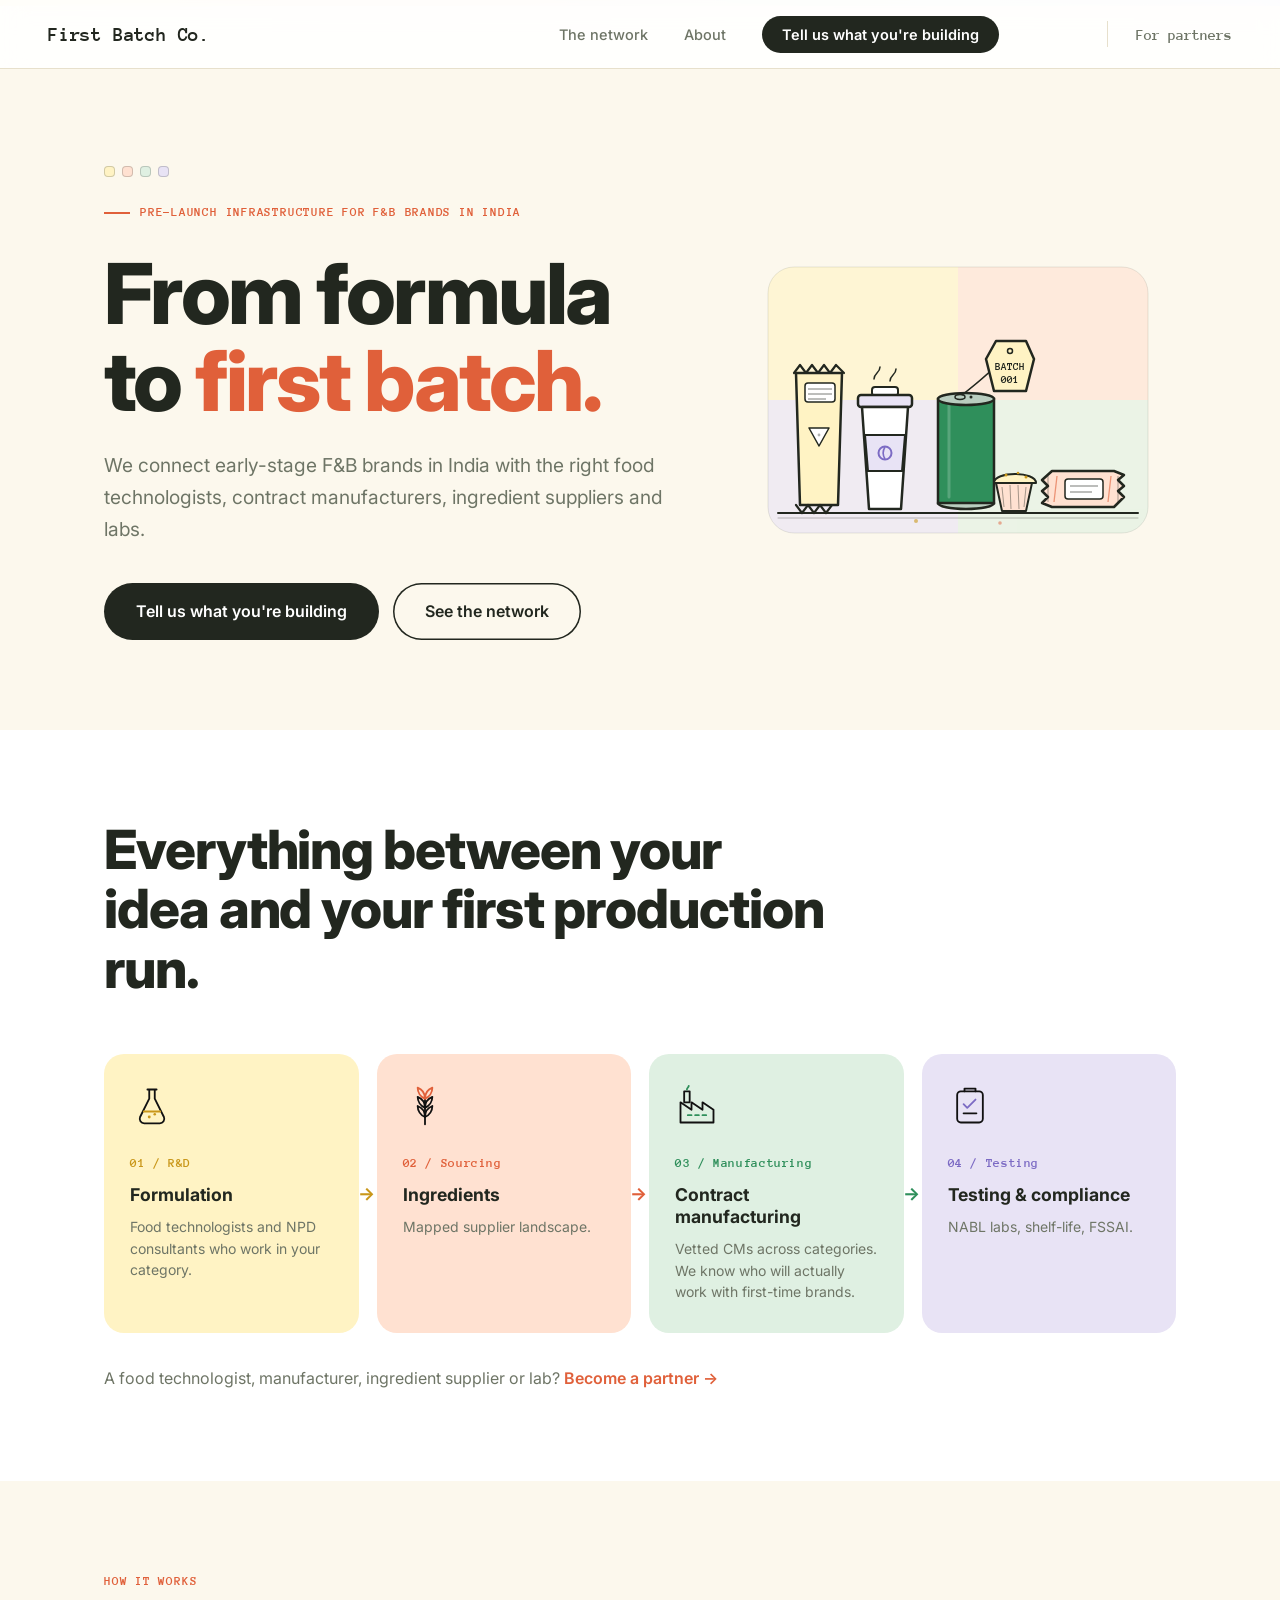
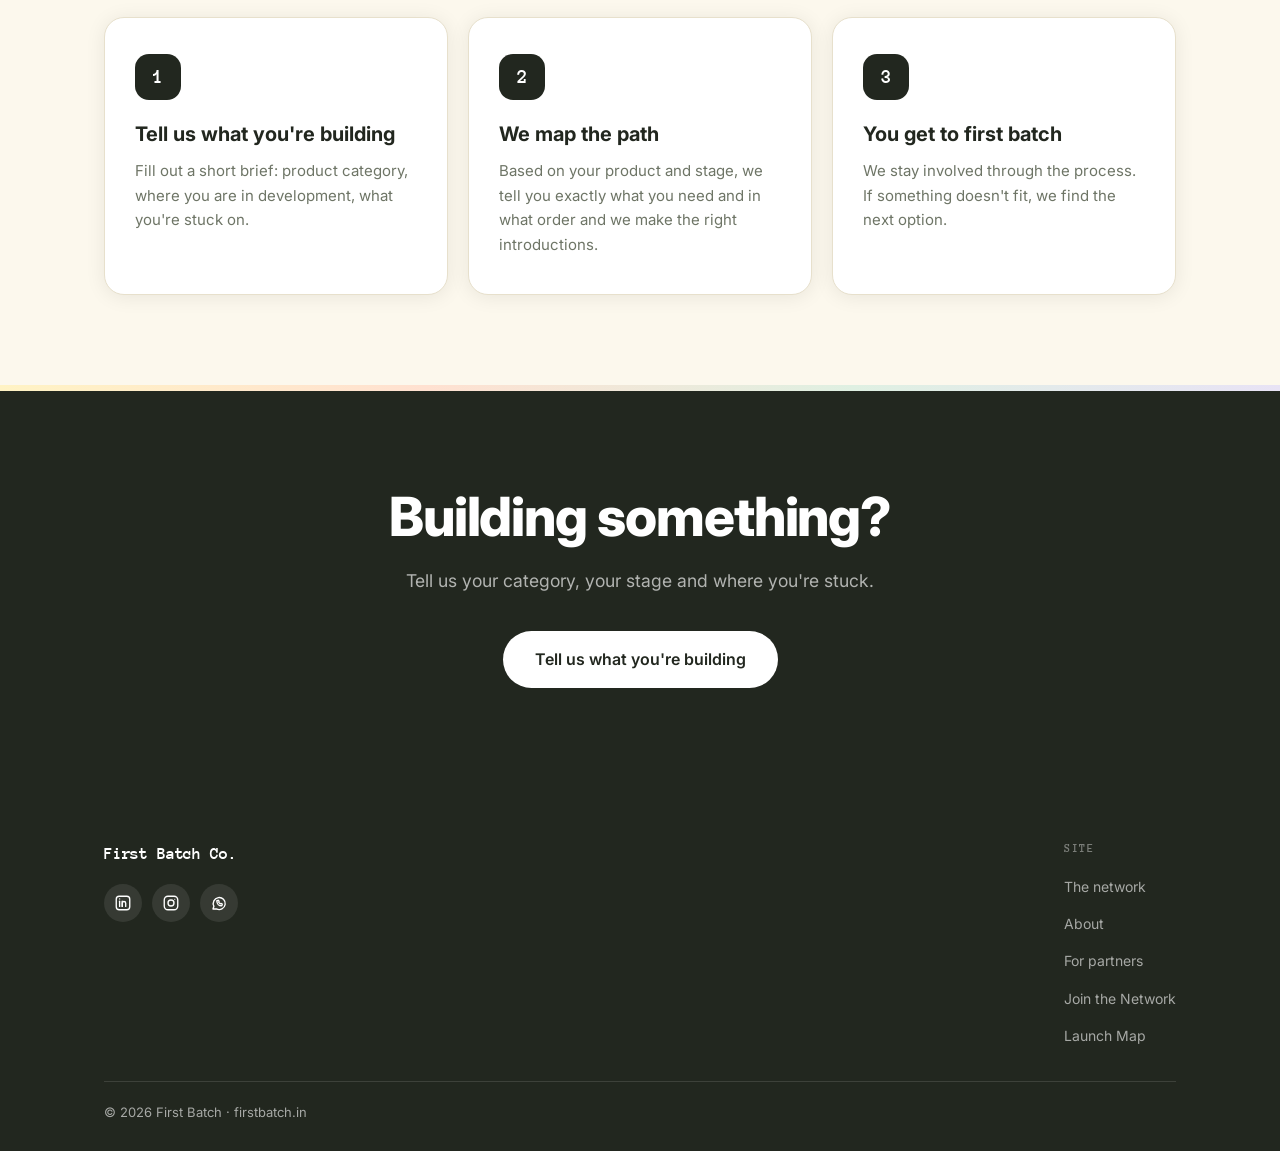
==== commit 74d49c57: "Link Launch Map from the site footer Adds a "Launch Map" link to the footer nav on every page - it w" ====
--- a/index.html
+++ b/index.html
@@ -274,6 +274,7 @@
           <li><a href="about.html">About</a></li>
           <li><a href="partners.html">For partners</a></li>
           <li><a href="join-network.html">Join the Network</a></li>
+          <li><a href="launch-map.html">Launch Map</a></li>
         </ul>
       </div>
     </div>
--- a/style.css
+++ b/style.css
@@ -221,6 +221,13 @@
 .page-hero h1 { font-size: clamp(38px, 5.5vw, 64px); max-width: 820px; }
 .page-hero .hero-sub { margin-bottom: 0; }
 
+/* Launch Map hero specifically: shorter copy than other inner pages
+   (one line of subtext, not three), so it gets a tighter hero rather
+   than inheriting the generic page-hero sizing built for longer copy.
+   Scoped to .lm-hero so About/Network/Partners/Start are untouched. */
+.lm-hero { padding: 120px 0 48px; }
+.lm-hero .hero-sub { max-width: 520px; margin: 16px 0 0; }
+
 /* Wash utilities — each page/section picks one of the four tints
    instead of the whole site sharing a single accent wash. */
 .wash-butter { background: var(--butter) !important; }
@@ -623,7 +630,7 @@
   .hero-art svg { max-width: 300px; }
 }
 
-/* ── LAUNCH MAP (prototype) ───────────────────────────────────── */
+/* ── LAUNCH MAP ───────────────────────────────────────────────── */
 .wrap-narrow { max-width: 820px; }
 .lm-page-bg {
   background:
@@ -633,14 +640,47 @@
     radial-gradient(circle at 95% 95%, rgba(124,107,196,0.14), transparent 45%),
     var(--cream);
 }
-.lm-ingredient-group { margin-bottom: 20px; }
+/* Denser chips for the ingredients step specifically (scoped, not the
+   shared .chip-check used on founder-intake/join-network or the 5-item
+   sales-channels step here, which are fine at the default size). Some
+   categories run 30-50+ ingredients across several groups, so shrinking
+   padding/gap/font lets meaningfully more fit on screen at once. */
+#lm-ingredients-wrap .chip-grid { gap: 6px; }
+#lm-ingredients-wrap .chip-check span { padding: 6px 12px; font-size: 12.5px; }
+
+/* Search box + expand/collapse-all sit above the accordion, one row. */
+.lm-ingredient-toolbar { display: flex; gap: 10px; align-items: center; margin-bottom: 16px; }
+.lm-ingredient-search { flex: 1 1 auto; }
+.lm-ingredient-toggle-all {
+  flex: 0 0 auto; font-size: 12.5px; font-weight: 600; color: var(--text);
+  background: var(--cream); border: 1.5px solid var(--border); border-radius: var(--radius-btn);
+  padding: 10px 14px; cursor: pointer; white-space: nowrap; transition: border-color .15s;
+}
+.lm-ingredient-toggle-all:hover { border-color: var(--black); }
+
+/* Each ingredient group is a native <details> accordion: collapsed by
+   default (except the first), with a running "(N selected)" count in
+   the summary row so a group's contents don't have to stay open just
+   to know something's already checked inside it. */
+.lm-ingredient-group {
+  border: 1px solid var(--border); border-radius: 12px; margin-bottom: 10px; overflow: hidden;
+}
 .lm-ingredient-group-title {
+  list-style: none; cursor: pointer; user-select: none;
   font-family: var(--font-logo); font-size: 12px; font-weight: 700;
-  letter-spacing: 0.05em; text-transform: uppercase; color: var(--muted); margin-bottom: 10px;
-  display: flex; align-items: center; gap: 8px;
-}
+  letter-spacing: 0.05em; text-transform: uppercase; color: var(--text);
+  padding: 12px 14px; display: flex; align-items: center; gap: 8px; background: var(--cream);
+}
+.lm-ingredient-group-title::-webkit-details-marker { display: none; }
 .lm-group-icon { display: inline-flex; width: 18px; height: 18px; flex-shrink: 0; }
 .lm-group-icon svg { width: 100%; height: 100%; }
+.lm-group-name { flex: 1 1 auto; }
+.lm-group-count { font-family: var(--font-body); font-size: 11.5px; font-weight: 500; letter-spacing: normal; text-transform: none; color: var(--muted); }
+.lm-group-count-active { color: var(--accent-mint); font-weight: 700; }
+.lm-group-caret { display: inline-flex; width: 16px; height: 16px; flex-shrink: 0; transition: transform .18s; color: var(--muted); }
+.lm-ingredient-group[open] > .lm-group-caret,
+.lm-ingredient-group[open] .lm-ingredient-group-title .lm-group-caret { transform: rotate(180deg); }
+.lm-ingredient-group .chip-grid { padding: 12px 14px 14px; }
 
 /* Report-section choice (step 1): only 3 options, so these get the
    room the 15-item category grid can't afford, bigger icon, a
@@ -657,6 +697,23 @@
 }
 .lm-report-choice-grid .lm-category-label { font-size: 15.5px; font-weight: 700; line-height: 1.3; }
 .lm-report-choice-grid .lm-category-desc { font-size: 12.5px; line-height: 1.45; color: var(--muted); margin-top: -6px; }
+
+/* "Who makes it?" (business-activity) step only: same chip pattern, but
+   smaller/denser since it's further down the funnel and doesn't need the
+   step-1 real estate. Heading clipped to one line, description clamped to
+   two, so all four options read consistently regardless of copy length. */
+#lm-activity-grid.lm-report-choice-grid { grid-template-columns: repeat(auto-fit, minmax(180px, 1fr)); gap: 12px; }
+#lm-activity-grid.lm-report-choice-grid .lm-category-card { padding: 18px 16px 16px; gap: 10px; border-radius: 14px; }
+#lm-activity-grid.lm-report-choice-grid .lm-category-icon { width: 40px; height: 40px; padding: 9px; }
+#lm-activity-grid.lm-report-choice-grid .lm-category-label {
+  font-size: 14px; line-height: 1.25;
+  white-space: nowrap; overflow: hidden; text-overflow: ellipsis; width: 100%;
+}
+#lm-activity-grid.lm-report-choice-grid .lm-category-desc {
+  font-size: 12px; line-height: 1.4; margin-top: -4px;
+  display: -webkit-box; -webkit-line-clamp: 2; -webkit-box-orient: vertical; overflow: hidden;
+  min-height: calc(12px * 1.4 * 2);
+}
 .lm-report-choice-grid .lm-category-card.selected .lm-category-desc { color: var(--white); opacity: 0.75; }
 
 /* Selected state: keep the pastel background rather than inverting to
@@ -777,11 +834,15 @@
 .lm-category-card.has-photo:hover .lm-category-examples { opacity: 1; }
 .lm-category-card.has-photo:hover .lm-category-label-wrap { opacity: 0; }
 .lm-category-card.has-photo.selected { background-color: var(--black); }
-.lm-category-card.has-photo.selected .lm-category-scrim { background: linear-gradient(to top, rgba(0,0,0,0.88) 0%, rgba(0,0,0,0.25) 45%, transparent 70%); }
+.lm-category-card.has-photo.selected .lm-category-scrim { background: linear-gradient(to top, rgba(0,0,0,0.88) 0%, rgba(0,0,0,0.7) 100%); }
 @media (max-width: 640px) {
   .lm-category-grid { grid-template-columns: repeat(auto-fill, minmax(92px, 1fr)); gap: 6px; }
   .lm-category-card { padding: 10px 6px 7px; gap: 6px; }
-  .lm-category-card.has-photo:hover { transform: scale(1.4); }
+  /* No real hover on touch: a tap latches :hover indefinitely, so the
+     desktop zoom-on-hover would blow the tapped card up over its
+     neighbours and stay stuck. Tapping already selects the category
+     directly, so touch gets no zoom at all. */
+  .lm-category-card.has-photo:hover { transform: none; box-shadow: none; }
   .lm-category-check { width: 18px; height: 18px; top: 5px; right: 5px; }
   .lm-category-check svg { width: 10px; height: 10px; }
 }
@@ -808,6 +869,11 @@
   font-size: 12.5px; font-style: italic; color: var(--muted); padding-left: 18px; position: relative; margin-top: 14px; line-height: 1.5;
 }
 .lm-disclaimer::before { content: "*"; position: absolute; left: 4px; top: -1px; font-style: normal; color: var(--accent); font-size: 15px; }
+/* Parenthetical detail inside a lab-test name, e.g. "(against the specific
+   limit for the declared flour type)". Same italic/muted treatment as
+   .lm-disclaimer, just inline rather than a standalone block, so the actual
+   test name reads first and the caveat doesn't visually compete with it. */
+.lm-test-note { font-size: 0.86em; font-style: italic; color: var(--muted); }
 .lm-section { padding: 30px 0; border-top: 1px solid var(--border); }
 .lm-section:first-of-type { border-top: none; }
 .lm-section h3 { margin-bottom: 14px; }
@@ -821,6 +887,16 @@
 .lm-footer-cta p { color: var(--text); margin-bottom: 16px; }
 .lm-sources { font-size: 13px; color: var(--muted); }
 
+/* Report header (title + Start over) and the bottom action row
+   (Download PDF + Start over again). Once the report renders the
+   wizard card is hidden, so this is the only way back to run the
+   tool again without a full page reload. */
+.lm-report-header { display: flex; align-items: flex-start; justify-content: space-between; gap: 16px; flex-wrap: wrap; }
+.lm-report-header h2 { margin-bottom: 0; }
+.lm-start-over { font-size: 13px; padding: 8px 16px; flex-shrink: 0; }
+.lm-report-actions { display: flex; gap: 10px; flex-wrap: wrap; align-items: center; margin-top: 24px; }
+.lm-report-actions #lm-download-pdf { margin-top: 0; }
+
 /* Table wrap: keeps wide report tables from blowing out the layout on phones */
 .lm-table-wrap { overflow-x: auto; -webkit-overflow-scrolling: touch; margin: 12px 0; border-radius: 12px; }
 .lm-table { width: 100%; min-width: 480px; border-collapse: collapse; font-size: 14px; }
@@ -845,33 +921,35 @@
   content: ''; position: absolute; left: 2px; top: 7px; width: 7px; height: 7px; border-radius: 50%; background: var(--accent-lilac);
 }
 
-/* Step-by-step sequence: numbered circles, rotating through the four brand hues */
-.lm-steps-list { list-style: none; padding: 0; margin: 14px 0; counter-reset: lmstep; }
-.lm-steps-list li {
-  position: relative; padding-left: 46px; margin-bottom: 16px; font-size: 15px; line-height: 1.5; min-height: 30px; display: flex; align-items: center;
-  counter-increment: lmstep;
-}
-.lm-steps-list li::before {
-  content: counter(lmstep); position: absolute; left: 0; top: 0; width: 32px; height: 32px; border-radius: 50%;
-  color: var(--white); font-family: var(--font-logo); font-weight: 700; font-size: 14px; line-height: 32px; text-align: center;
-}
-.lm-steps-list li:nth-child(4n+1)::before { background: var(--accent-butter); }
-.lm-steps-list li:nth-child(4n+2)::before { background: var(--accent-peach); }
-.lm-steps-list li:nth-child(4n+3)::before { background: var(--accent-mint); }
-.lm-steps-list li:nth-child(4n)::before   { background: var(--accent-lilac); }
-
-.lm-claim { background: var(--white); border: 1.5px solid var(--border); border-left: 5px solid var(--accent); border-radius: 14px; padding: 18px 20px; margin-bottom: 14px; box-shadow: var(--shadow); }
-.lm-claim.lm-claim-butter { border-left-color: var(--accent-butter); }
-.lm-claim.lm-claim-peach  { border-left-color: var(--accent-peach); }
-.lm-claim.lm-claim-mint   { border-left-color: var(--accent-mint); }
-.lm-claim.lm-claim-lilac  { border-left-color: var(--accent-lilac); }
-.lm-claim-name { font-weight: 700; font-size: 15px; margin-bottom: 6px; }
-.lm-claim-threshold { font-size: 14px; color: var(--text); margin-bottom: 4px; }
-.lm-claim-sublist { margin-top: 12px; }
-.lm-claim-source { font-size: 12px; color: var(--muted); margin-top: 10px; }
 .lm-personalized { font-size: 14px; background: var(--lilac); border-radius: 10px; padding: 12px 16px; margin: 14px 0; }
 .lm-personalized.lm-blocked { background: var(--peach); margin-top: -8px; margin-bottom: 14px; border-radius: 0 0 10px 10px; font-weight: 600; }
 .lm-personalized.lm-open { background: var(--mint); margin-top: -8px; margin-bottom: 14px; border-radius: 0 0 10px 10px; }
+
+/* Founder-first callout boxes: DO / ACTION NEEDED / DON'T, each a tinted
+   card with a status-emoji title, so the report reads at a glance instead
+   of requiring every line to be read to know what matters. */
+.lm-plain-lead { font-size: 16.5px; line-height: 1.55; margin-bottom: 4px; }
+
+/* Cheat-sheet license summary: one line, no wrap-and-forget paragraph. */
+.lm-cheat-summary { font-size: 16px; font-weight: 600; margin-bottom: 10px; }
+.lm-warning-list { list-style: none; padding: 0; margin: 0 0 12px; }
+.lm-warning-list li { display: flex; align-items: flex-start; gap: 8px; font-size: 14px; font-weight: 600; margin-bottom: 8px; line-height: 1.4; }
+.lm-warning-badge {
+  flex-shrink: 0; display: inline-flex; align-items: center; justify-content: center;
+  width: 18px; height: 18px; border-radius: 4px; background: var(--accent-butter); color: var(--black);
+  font-size: 12px; font-weight: 800; margin-top: 1px;
+}
+/* Required print text called out inline (e.g. "SYNTHETIC - PREPARED
+   FROM ACETIC ACID") - the exact wording gets bold+caps, the rest of
+   the line stays normal case so it's still readable, not shouting. */
+.lm-print-text { font-weight: 700; text-transform: uppercase; letter-spacing: 0.01em; }
+.lm-callout { border-radius: 14px; padding: 18px 20px; margin: 16px 0; }
+.lm-callout-title { font-weight: 700; font-size: 14.5px; margin-bottom: 10px; }
+.lm-callout-do { background: var(--mint); }
+.lm-callout-caution { background: var(--butter); }
+.lm-callout-danger { background: var(--peach); }
+.lm-callout .lm-nice-list { margin: 0; }
+.lm-callout .lm-nice-list li:last-child { margin-bottom: 0; }
 
 /* Report sections. The founder already picked these in step 1, so they
    render stacked and open rather than behind a second picker. A coloured
@@ -977,6 +1055,11 @@
   .lane { grid-template-columns: 1fr; gap: 12px; padding: 36px 0; }
   .hero { padding: 120px 0 40px; }
   .page-hero { padding: 110px 0 32px; }
+  .lm-hero { padding: 96px 0 28px; }
+  .lm-hero .mix-dots { margin-bottom: 10px; }
+  .lm-hero .hero-kicker { margin-bottom: 14px; }
+  .lm-hero h1 { font-size: 28px; }
+  .lm-hero .hero-sub { font-size: 14.5px; margin-top: 10px; }
   .section { padding: 40px 0; }
   .pillar-flow, .proof-grid, .steps { margin-top: 28px; }
   .form-card { padding: 28px 22px; }
